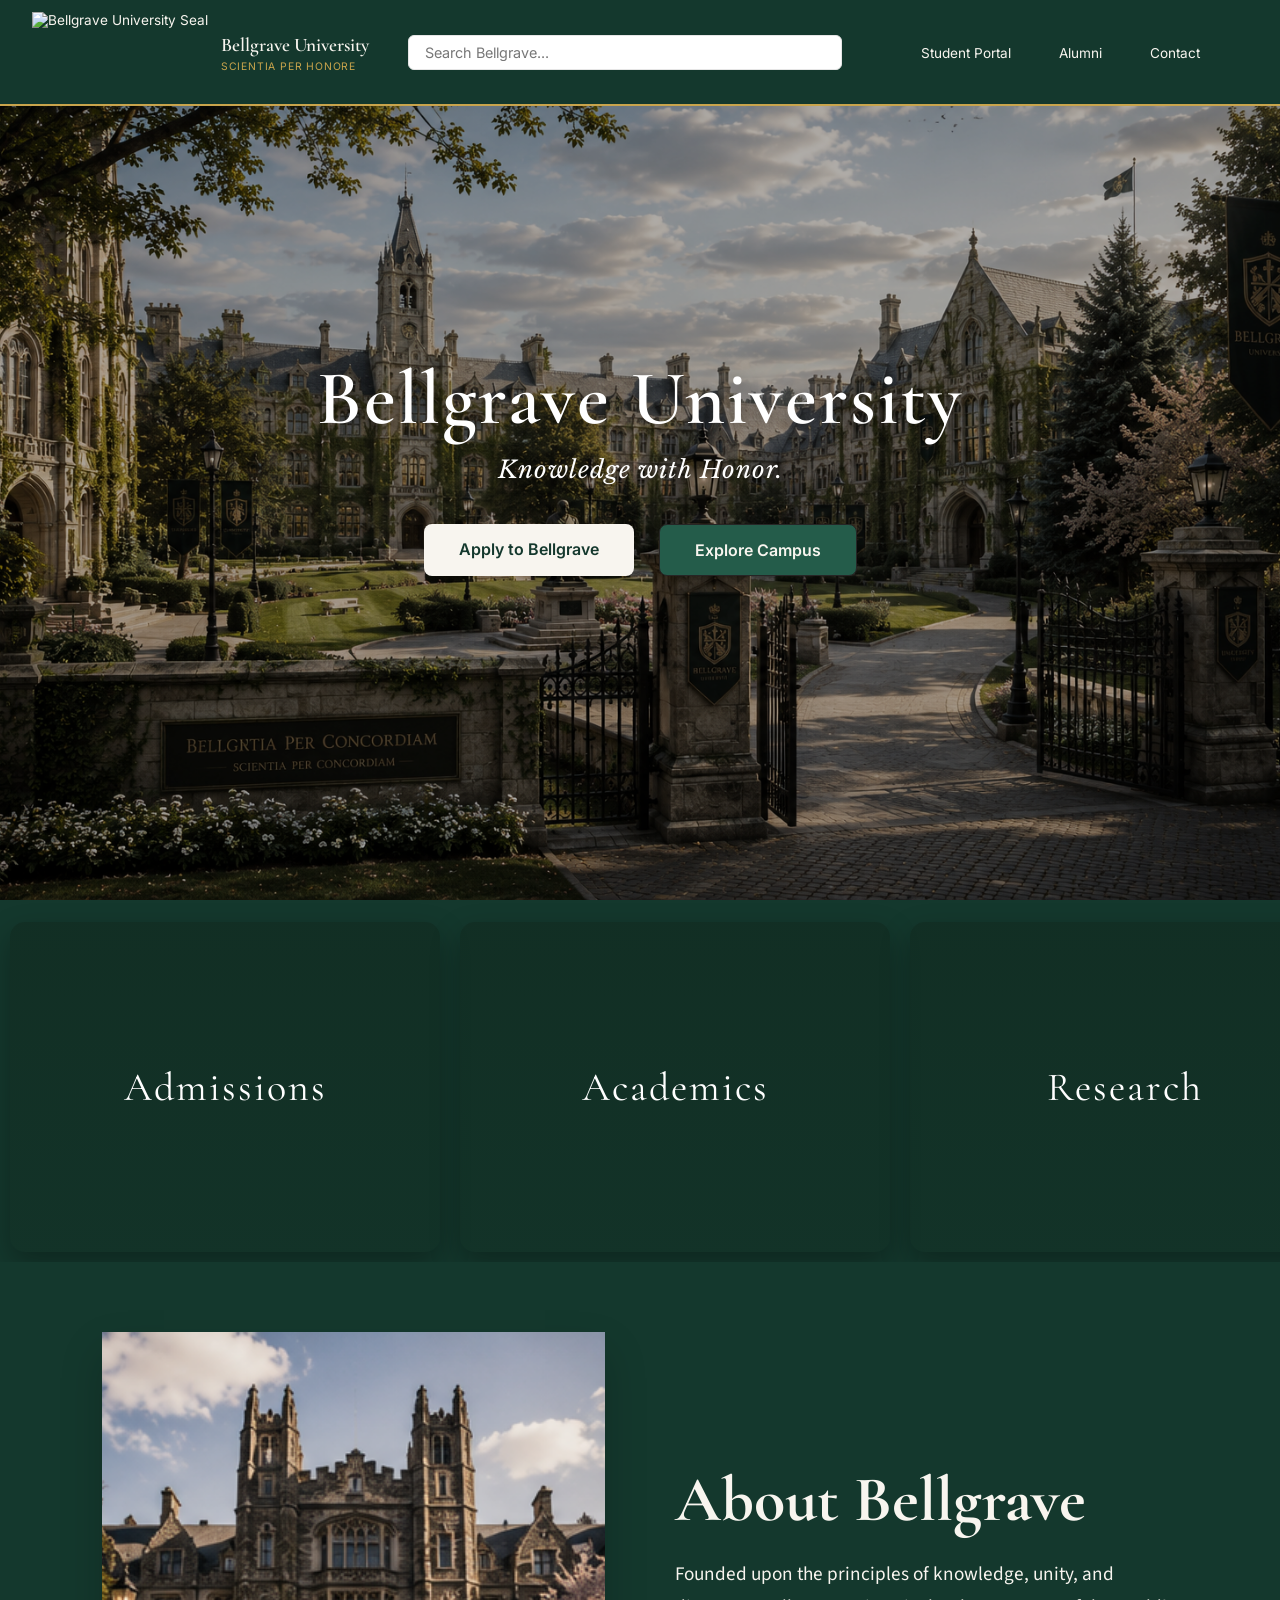
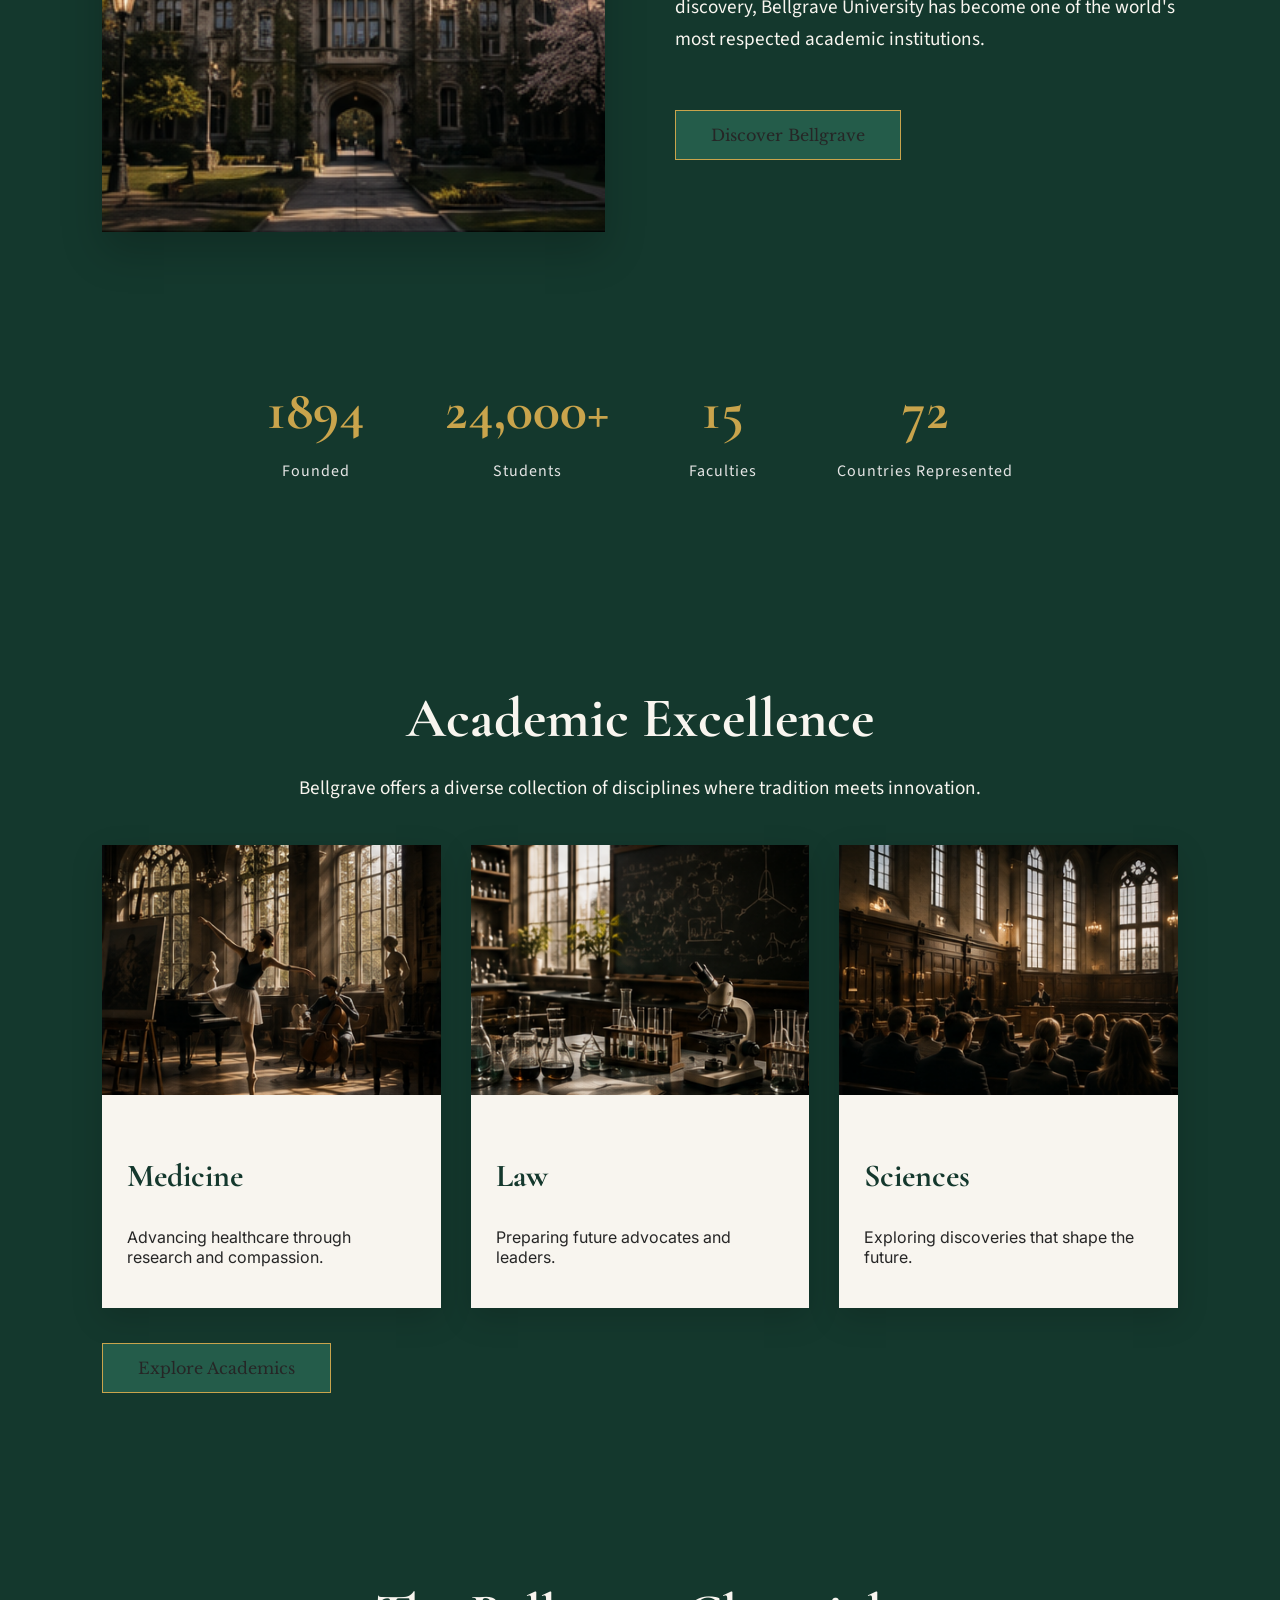
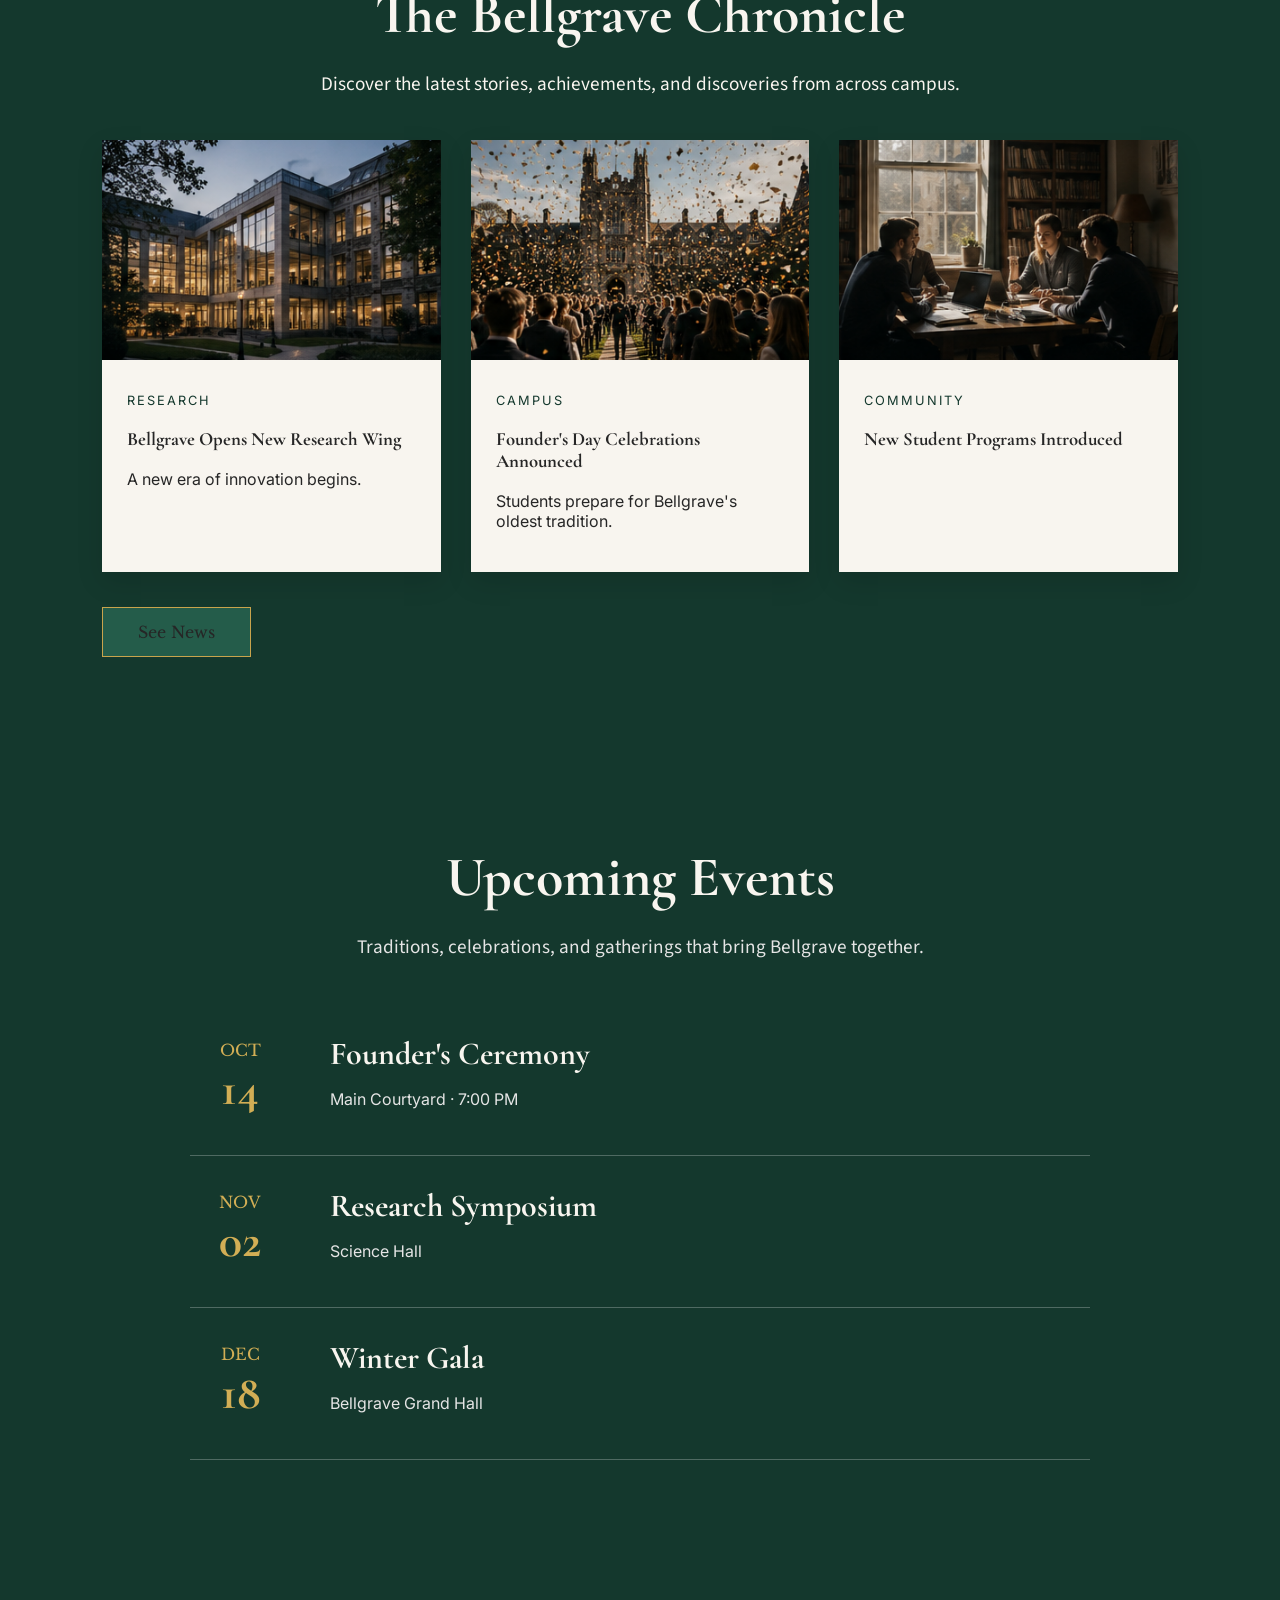
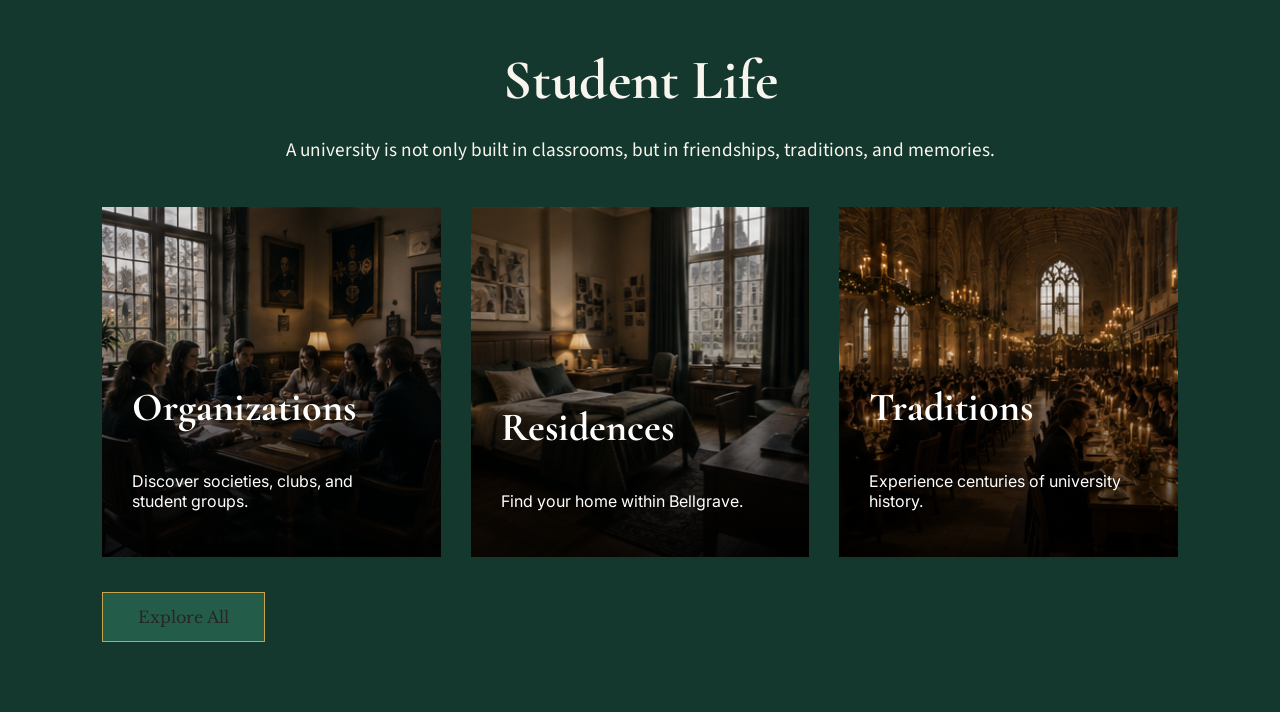
==== index.html @ 35006045 "First Bellgrave website version" ====
<!doctype html>
<html lang="en">
  <head>
    <meta charset="UTF-8" />
    <meta name="viewport" content="width=device-width, initial-scale=1.0" />
    <link rel="preconnect" href="https://fonts.googleapis.com">
<link rel="preconnect" href="https://fonts.gstatic.com" crossorigin>
<link href="https://fonts.googleapis.com/css2?family=Cormorant+Garamond:ital,wght@0,300..700;1,300..700&display=swap" rel="stylesheet">
<link rel="preconnect" href="https://fonts.googleapis.com">
<link rel="preconnect" href="https://fonts.gstatic.com" crossorigin>
<link href="https://fonts.googleapis.com/css2?family=Cormorant+Garamond:ital,wght@0,300..700;1,300..700&family=Libre+Baskerville:ital,wght@0,400..700;1,400..700&display=swap" rel="stylesheet">
<link rel="preconnect" href="https://fonts.googleapis.com">
<link rel="preconnect" href="https://fonts.gstatic.com" crossorigin>
<link href="https://fonts.googleapis.com/css2?family=Cormorant+Garamond:ital,wght@0,300..700;1,300..700&family=Inter:ital,opsz,wght@0,14..32,100..900;1,14..32,100..900&family=Libre+Baskerville:ital,wght@0,400..700;1,400..700&display=swap" rel="stylesheet">
<link rel="preconnect" href="https://fonts.googleapis.com">
<link rel="preconnect" href="https://fonts.gstatic.com" crossorigin>
<link href="https://fonts.googleapis.com/css2?family=Cormorant+Garamond:ital,wght@0,300..700;1,300..700&family=Inter:ital,opsz,wght@0,14..32,100..900;1,14..32,100..900&family=Libre+Baskerville:ital,wght@0,400..700;1,400..700&family=Source+Sans+3:ital,wght@0,200..900;1,200..900&display=swap" rel="stylesheet">
<link rel="stylesheet" href="style.css">
    <title>Bellgrave University</title>
  </head>
  <body>
        <!-- ================= HEADER ================= -->
    <header>
          <!-- Utility Bar -->
    <section class="utility-bar">
    <!-- University Crest -->
    <div class="utility-logo">
        <a href="index.html">
            <img src="images/bellgrave-seal.png" alt="Bellgrave University Seal">
                    <div class="logo-text">
            <span class="logo-name">
                Bellgrave University
            </span>
            <span class="logo-motto">
                Scientia Per Honore
            </span>
        </div>
        </a>
    </div>
    <div class="utility-search">
      <input type="text" placeholder="Search Bellgrave..." />
      </div>
      <ul>
        <li><a href="#">Student Portal</a></li>
        <li><a href="#">Alumni</a></li>
        <li><a href="#">Contact</a></li>
      </ul>
    </section>
      <!-- Hero -->
    <section class="hero">
      <div class="hero-overlay">
        <h1 class="hero-title">
          Bellgrave University
        </h1>
        <p class="hero-motto">
          Knowledge with Honor.
        </p>
        <div class="hero-buttons">
          <a href="apply.html" class="button-primary">
            Apply to Bellgrave
          </a>
          <a href="campus.html" class="button-secondary">
            Explore Campus
          </a>
        </div>
      </div>
      </section>
<!-- Navigation -->
<nav class="main-nav">
  <div class="nav-scroll">
    <ul>
      <li>
        <a href="admissions.html" class="nav-card admissions">
          <span>Admissions</span>
        </a>
      </li>
      <li>
        <a href="academics.html" class="nav-card academics">
          <span>Academics</span>
        </a>
      </li>
      <li>
        <a href="research.html" class="nav-card research">
          <span>Research</span>
        </a>
      </li>
      <li>
        <a href="student-life.html" class="nav-card student-life">
          <span>Student Life</span>
        </a>
      </li>
      <li>
        <a href="athletics.html" class="nav-card athletics">
          <span>Athletics</span>
        </a>
      </li>
      <li>
        <a href="news.html" class="nav-card news">
          <span>News</span>
        </a>
      </li>
    </ul>
  </div>
</nav>
    </header>
        <!-- ================= MAIN ================= -->
<main>
<section class="homepage-section about">
  <div class="about-image">
    <img src="images/bellgrave-hall.png" alt="Bellgrave University">
  </div>
  <div class="about-content">
    <h2>About Bellgrave</h2>
    <p>
      Founded upon the principles of knowledge,
      unity, and discovery, Bellgrave University
      has become one of the world's most respected
      academic institutions.
    </p>
    <a href="about.html" class="section-button">
      Discover Bellgrave
    </a>
  </div>
</section>
<section class="homepage-section statistics">
  <div class="stat">
    <h3>1894</h3>
    <p>Founded</p>
  </div>
  <div class="stat">
    <h3>24,000+</h3>
    <p>Students</p>
  </div>
  <div class="stat">
    <h3>15</h3>
    <p>Faculties</p>
  </div>
  <div class="stat">
    <h3>72</h3>
    <p>Countries Represented</p>
  </div>
</section>
<section class="homepage-section academics-preview">
    <div class="section-header">
        <h2>Academic Excellence</h2>
        <p>
            Bellgrave offers a diverse collection of disciplines
            where tradition meets innovation.
        </p>
    </div>
    <div class="academic-grid">
        <article class="academic-card">
            <img src="images/arts.png">
            <div>
                <h3>Medicine</h3>
                <p>
                    Advancing healthcare through research
                    and compassion.
                </p>
            </div>
        </article>
        <article class="academic-card">
            <img src="images/sciences.png">
            <div>
                <h3>Law</h3>
                <p>
                    Preparing future advocates and leaders.
                </p>
            </div>
        </article>
        <article class="academic-card">
            <img src="images/socials.png">
            <div>
                <h3>Sciences</h3>
                <p>
                    Exploring discoveries that shape the future.
                </p>
            </div>
        </article>
    </div>
    <a href="academics.html" class="section-button">
        Explore Academics
    </a>
</section>
<section class="homepage-section news-section">
    <div class="section-header">
        <h2>
            The Bellgrave Chronicle
        </h2>
        <p>
            Discover the latest stories, achievements,
            and discoveries from across campus.
        </p>
    </div>
    <div class="news-grid">
        <article class="news-card">
            <img src="images/news1.png">
            <div class="news-content">
                <span>Research</span>
                <h3>
                    Bellgrave Opens New Research Wing
                </h3>
                <p>
                    A new era of innovation begins.
                </p>
            </div>
        </article>
        <article class="news-card">
            <img src="images/news2.png">
            <div class="news-content">
                <span>Campus</span>
                <h3>
                    Founder's Day Celebrations Announced
                </h3>
                <p>
                    Students prepare for Bellgrave's oldest tradition.
                </p>
            </div>
        </article>
        <article class="news-card">
            <img src="images/news3.png">
            <div class="news-content">
                <span>Community</span>
                <h3>
                    New Student Programs Introduced
                </h3>
            </div>
        </article>
    </div>
    <a href="news.html" class="section-button">
      See News
    </a>
</section>
<section class="homepage-section events">
    <div class="section-header">
        <h2>
            Upcoming Events
        </h2>
        <p>
            Traditions, celebrations, and gatherings
            that bring Bellgrave together.
        </p>
    </div>
    <div class="event-list">
        <article class="event">
            <time>
                OCT<br>
                <strong>14</strong>
            </time>
            <div>
                <h3>
                    Founder's Ceremony
                </h3>
                <p>
                    Main Courtyard · 7:00 PM
                </p>
            </div>
        </article>
        <article class="event">
            <time>
                NOV<br>
                <strong>02</strong>
            </time>
            <div>
                <h3>
                    Research Symposium
                </h3>
                <p>
                    Science Hall
                </p>
            </div>
        </article>
        <article class="event">
            <time>
                DEC<br>
                <strong>18</strong>
            </time>
            <div>
                <h3>
                    Winter Gala
                </h3>
                <p>
                    Bellgrave Grand Hall
                </p>
            </div>
        </article>
    </div>
</section>
<section class="homepage-section student-life-section">
<div class="section-header">
    <h2>
        Student Life
    </h2>
    <p>
        A university is not only built in classrooms,
        but in friendships, traditions, and memories.
    </p>
</div>
<div class="life-grid">
<div class="life-card">
    <img src="images/clubs.png">
    <div>
        <h3>
            Organizations
        </h3>
        <p>
            Discover societies, clubs, and student groups.
        </p>
    </div>
</div>
<div class="life-card">
    <img src="images/residence.png">
    <div>
        <h3>
            Residences
        </h3>
        <p>
            Find your home within Bellgrave.
        </p>
    </div>
</div>
<div class="life-card">
    <img src="images/traditions.png">
    <div>
        <h3>
            Traditions
        </h3>
        <p>
            Experience centuries of university history.
        </p>
    </div>
</div>
</div>
    <a href="student-life.html" class="section-button">
      Explore All
    </a>
</section>    
</main>
        <!-- ================= FOOTER ================= -->

    <footer></footer>
  </body>
</html>
---- style.css ----
/* ==========================================
   BELLGRAVE DESIGN SYSTEM
========================================== */
:root {
    /* University Colors */
    --bellgrave-green: #14382D;
    --bellgrave-green-light: #245C4A;
    --bellgrave-gold: #C9A44C;
    --bellgrave-ivory: #F8F5EF;
    --bellgrave-charcoal: #262626;
    --bellgrave-light-gray: #E5E5E5;

        /* Typography */
    --heading-font: "Cormorant Garamond", serif;
    --body-font: "Inter", sans-serif;
}
/* ==========================================
   GLOBAL STYLES
========================================== */
body {
    font-family: var(--body-font);
    color: var(--bellgrave-charcoal);
    background-color: var(--bellgrave-green);
    margin: 0;
}
h1, h2, h3, h4, h5, h6 {
    font-family: var(--heading-font);
}

/* ==========================================
                 HEADER
========================================== */
/*  Utility Logo */
.utility-logo img {
    height: 5rem;
    width: auto;
}
.utility-logo a {
    display:flex;
    align-items: center;
    gap: 0.8rem;
    text-decoration: none;
}
.logo-text {
    display: flex;
    flex-direction: column;
}
.logo-name {
    font-family: var(--heading-font);
    font-size: 1.2rem;
    color: var(--bellgrave-ivory);
    font-weight: 600;
    line-height: 1.5;
}
.logo-motto {
    font-family: var(--body-font);
    font-size: 0.65rem;
    color: var(--bellgrave-gold);
    letter-spacing: 0.05rem;
    text-transform: uppercase;
}
/* Utility Bar */
.utility-bar {
    /* Layout */
    display: flex;
    gap: 2rem;
    align-items: center;
    /* Size & spacing */
    padding: 0.75rem 2rem;
    /* Appearance */
    background-color: var(--bellgrave-green);
    border-bottom: 2px solid var(--bellgrave-gold);;
}
.utility-search {
    flex: 1;
    display: flex;
    justify-content: center;
}
/* Utility Navigation */
.utility-bar ul {
    /* Layout */
    display: flex;
    gap: 3rem;
   /* Appearance */
   list-style: none;
   padding-right: 3rem;
}
/* Utility Navigation Links */
.utility-bar a {
    color: var(--bellgrave-ivory);
    text-decoration: none;
    font-size: 0.85rem;
    transition: color 0.3s ease;
}
.utility-bar a:hover {
    color: var(--bellgrave-gold);
    text-shadow: 0 0 8px rgba(201, 164, 76, 0.5);
}
/* Search Box */
.utility-bar input {
    width: 25rem;
    padding: 0.5rem 1rem;
    border: 1px solid var(--bellgrave-light-gray);
    border-radius: 6px;
    font-family: var(--body-font);
    font-size: 0.9rem;
}
.utility-bar input:focus {
    outline: none;
    border-color: var(--bellgrave-gold);
    box-shadow: 0 0 0 3px rgba(201, 164, 76, 0.25);
}
.utility-bar input::placeholder {
    color: #777;
}

/* ==========================================
                 HERO
========================================== */
/* Background */
.hero {
    min-height: 84vh;
    display: flex;
    justify-content: center;
    align-items: center;
    margin-bottom: 0px;
}
.hero::before {
  content: "";
  position: absolute;
  inset: 0;
  background-image: url("images/Bellgrave-background.png");
  background-size: cover;
  background-position: center;
  filter: brightness(70%);
  z-index: -1;
}
/* Ttle + Motto */
.hero-title {
    margin: 0;
}
/* DARK/BLUR OVERLAY + CONTENT CONTAINER */
.hero-overlay {
  text-align: center;
  color: white;
  display: flex;
  flex-direction: column;
  align-items: center;
  margin-top: -40px; /* moves everything slightly upward */
}
/* TITLE */
.hero-title {
  font-family: var(--heading-font);
  font-size: clamp(3rem, 6vw, 5.5rem);
  font-weight: 600;
  letter-spacing: 2px;
  margin: 0;
}
/* MOTTO */
.hero-motto {
  font-family: "Libre Baskerville", serif;
  font-size: clamp(1rem, 2vw, 1.5rem);
  font-style: italic;
  margin-top: 10px;
  margin-bottom: 40px;
  letter-spacing: 1px;
}
/* BUTTON CONTAINER */
.hero-buttons {
  display: flex;
  gap: 25px;
  justify-content: center;
}
/* BOTH BUTTONS */
.hero-buttons a {
  padding: 15px 35px;
  border-radius: 8px;
  font-family: "Inter", sans-serif;
  font-size: 1rem;
  font-weight: 600;
  text-decoration: none;
  transition: 0.3s ease;
}
/* PRIMARY BUTTON */
.button-primary {
  background-color: var(--bellgrave-ivory);
  color: var(--bellgrave-green);
}
/* SECONDARY BUTTON */
.button-secondary {
  background-color: var(--bellgrave-green-light);
  color: var(--bellgrave-ivory);
  border: 1px solid var(--bellgrave-charcoal);
}
/* HOVER EFFECT */
.hero-buttons a:hover {
  transform: translateY(-5px);
}
.hero-title,
.hero-motto {
  text-shadow: 0 3px 15px rgba(0,0,0,0.5);
}

/* Scrollbar */
::-webkit-scrollbar {
    width: 8px;
}
::-webkit-scrollbar-track {
    background: var(--bellgrave-green-light);
}
::-webkit-scrollbar-track:hover {
    background: var(--bellgrave-green);
}
::-webkit-scrollbar-thumb {
    background: var(--bellgrave-green);
    border-radius: 100px;
}
::-webkit-scrollbar-thumb:hover {
    background: var(--bellgrave-green-light);
}

/* Navigation section */
.main-nav {
    width:100%;
    position:relative;
    margin-top: 0px;
    z-index:5;
    overflow:hidden;
    height: 25rem;
}
.nav-scroll {
    width:100%;
    height: 25rem;
    overflow-x:auto;
    overflow-y:hidden;
    padding:60px 10px 10px;
    box-sizing:border-box;
}
.nav-scroll ul {
    display:flex;
    gap: 20px;
    list-style:none;
    padding:0;
    margin:0;
    width:max-content;
}
.nav-scroll li {
    flex-shrink:0;
}
.nav-card {
    width:430px;
    height:330px;
    display:flex;
    justify-content:center;
    align-items:center;
    position:relative;
    overflow:hidden;
    border-radius:15px;
    text-decoration:none;
    color:white;
    background-size:cover;
    background-position:center;
    box-shadow:0 12px 30px rgba(0,0,0,0.3);
    transition:transform .3s ease;
}
.nav-card:hover {
    transform:translateY(-8px);
}
.nav-card::before {
    content:"";
    position:absolute;
    inset:0;
    background:
    linear-gradient(
        rgba(15,35,25,0.45),
        rgba(15,35,25,0.25)
    );
}
.nav-card span {
    position:relative;
    z-index:2;
    font-family:"Cormorant Garamond", serif;
    font-size:2.5rem;
    letter-spacing:2px;
}
.nav-scroll::-webkit-scrollbar {
    height:0px;
}
.admissions {
    background-image:url("images/admissions.png");
}
.academics {
    background-image:url("images/academics.png");
}
.research {
    background-image:url("images/research.png");
}
.student-life {
    background-image:url("images/student-life.png");
}
.athletics {
    background-image:url("images/athletics.png");
}
.news {
    background-image:url("images/news.png");
}

/* ==========================================
         GENERAL HOMEPAGE STYLE
========================================== */
.homepage-section {
    width:100%;
    padding:70px 8%;
    box-sizing:border-box;
}
.section-header {
    text-align:center;
    max-width:800px;
    margin:0 auto 40px;
}
.section-header h2,
.about h2,
.campus-text h2 {
    font-family:"Cormorant Garamond", serif;
    font-size:3.5rem;
    color:var(--bellgrave-green);
    margin-bottom:20px;
}
.section-header p,
.about p,
.campus-text p {
    font-family:"Source Sans 3", sans-serif;
    font-size:1.2rem;
    line-height:1.7;
    color:var(--bellgrave-ivory);
}
.section-button {
    display:inline-block;
    margin-top:35px;
    padding:14px 35px;
    background:var(--bellgrave-green-light);
    color:var(--bellgrave-charcoal);
    text-decoration:none;
    font-family:"Libre Baskerville", serif;
    border:1px solid var(--bellgrave-gold);
    transition:.3s ease;
}
.section-button:hover {
    background:var(--bellgrave-green);
    color:var(--bellgrave-ivory);
}

/* Statistics */
.statistics {
    display:flex;
    justify-content:center;
    gap:80px;
    color:var(--bellgrave-light-gray);
}
.stat {
    text-align:center;
}
.stat h3 {
    font-family:"Cormorant Garamond", serif;
    font-size:3.5rem;
    color:var(--bellgrave-gold);
    margin:0;
}
.stat p {
    font-family:"Source Sans 3", sans-serif;
    letter-spacing:1px;
}

/* Academics */
.academics-preview h2{
    color: var(--bellgrave-ivory);
}
.academic-grid {
    display:grid;
    grid-template-columns:repeat(3,1fr);
    gap:30px;
}
.academic-card {
    background:var(--bellgrave-ivory);
    box-shadow:0 10px 30px rgba(0,0,0,.15);
}
.academic-card img {
    width:100%;
    height:250px;
    object-fit:cover;
}
.academic-card div {
    padding:25px;
}
.academic-card h3 {
    font-family:"Cormorant Garamond", serif;
    font-size:2rem;
    color:var(--bellgrave-green);
}

/* News */
.news-section h2{
    color: var(--bellgrave-ivory);
}
.news-grid {
    display:grid;
    grid-template-columns:repeat(3,1fr);
    gap:30px;
}
.news-card {
    background:var(--bellgrave-ivory);
    box-shadow:0 10px 25px rgba(0,0,0,.12);
}
.news-card img {
    width:100%;
    height:220px;
    object-fit:cover;
}
.news-content {
    padding:25px;
}
.news-content span {
    color:var(--bellgrave-green);
    text-transform:uppercase;
    font-size:.8rem;
    letter-spacing:2px;
}

/* Campus */
.campus {
    display:flex;
    align-items:center;
    gap:60px;
}
.campus-image {
    width:55%;
}
.campus-image img {
    width:100%;
    box-shadow:0 15px 40px rgba(0,0,0,.25);
}
.campus-text {
    width:45%;
}

/* About */
.about-content h2 {
    color:var(--bellgrave-ivory);
}
.about {
    display:flex;
    align-items:center;
    gap:70px;
}
.about-image {
    width:50%;
}
.about-image img {
    width:100%;
    height:500px;
    object-fit:cover;
    box-shadow:
    0 20px 40px rgba(0,0,0,.2);
}
.about-content {
    width:50%;
}
.section-label {
    color:#b08d2c;
    letter-spacing:4px;
    font-size:.9rem;
    font-family:"Libre Baskerville", serif;
}
.about-content h2 {
    font-size:4rem;
}

/* Events */
.events {
    color:var(--bellgrave-ivory);
}
.events h2 {
    color:var(--bellgrave-ivory);
}
.events p {
    color:var(--bellgrave-light-gray);
}
.event-list {
    max-width:900px;
    margin:auto;
}
.event {
    display:flex;
    align-items:center;
    gap:40px;
    padding:30px 0;
    border-bottom:
    1px solid rgba(255,255,255,.25);
}
.event time {
    width:100px;
    text-align:center;
    font-family:"Libre Baskerville", serif;
    color:#d2ae55;
    font-size:1rem;
}
.event time strong {
    font-family:"Cormorant Garamond", serif;
    font-size:3rem;
}
.event h3 {
    font-family:"Cormorant Garamond", serif;
    font-size:2rem;
    margin:0;
}

/* Student Life */
.student-life-section h2{
    color: var(--bellgrave-ivory);
}
.life-grid {
    display:grid;
    grid-template-columns:repeat(3,1fr);
    gap:30px;
}
.life-card {
    position:relative;
    height:350px;
    overflow:hidden;
}
.life-card img {
    width:100%;
    height:100%;
    object-fit:cover;
    transition:.5s ease;
}
.life-card div {
    position:absolute;
    bottom:0;
    left:0;
    right:0;
    padding:30px;
    color:white;
    background:
    linear-gradient(
    transparent,
    rgba(0,0,0,.8)
    );
}
.life-card h3 {
    font-family:"Cormorant Garamond", serif;
    font-size:2.5rem;
}
.life-card:hover img {
    transform:scale(1.08);
}

/* ==========================================
         APPLICATION PAGE
========================================== */
.application-page {
    min-height:100vh;
    background:
    linear-gradient(
        rgba(10,25,45,0.65),
        rgba(10,25,45,0.65)
    ),
    url("../images/library.jpg");
    background-size:cover;
    padding:60px 20px;
}
.application-card {
    max-width: 850px;
    margin: 50px auto;
    background: var(--bellgrave-green);
    padding: 50px;
    border: 2px solid var(--bellgrave-gold);
    border-radius: 12px;
    box-shadow: 0 15px 40px rgba(0,0,0,0.25);
    color: var(--bellgrave-green);
}
.application-card h2 {
    font-family:"Cormorant Garamond", serif;
    font-size:2rem;
    color: var(--bellgrave-gold);
    text-align:center;
    margin-bottom:40px;
}
.application-card label {
    display:block;
    font-family:"Libre Baskerville", serif;
    font-size:1rem;
    font-weight:bold;
    color:var(--bellgrave-gold);
    margin-bottom:8px;
    letter-spacing:0.5px;
}
.application-card input,
.application-card textarea {
    width:100%;
    padding:15px;
    margin-bottom:25px;
    background: var(--bellgrave-light-gray);
    border:1px solid var(--bellgrave-gold);
    border-radius:5px;
    font-family:"Libre Baskerville", serif;
    font-size:1rem;
    color:var(--bellgrave-charcoal);
    transition:0.3s ease;
}
.application-card input:focus,
.application-card textarea:focus {
    outline:none;
    border:2px solid var(--bellgrave-gold);
    box-shadow:0 0 10px rgba(176,141,44,0.4);
}
.application-card button {
    display:block;
    margin:30px auto 0;
    padding:15px 45px;
    background:var(--bellgrave-green-light);
    color:var(--bellgrave-ivory);
    border:2px solid var(--bellgrave-gold);
    border-radius:8px;
    font-family:"Libre Baskerville", serif;
    font-size:1rem;
    letter-spacing:1px;
    cursor:pointer;
    transition:0.3s ease;
}
.application-card button:hover {
    background:var(--bellgrave-green-light);
    border:2px solid var(--bellgrave-gold);
    transform:translateY(-3px);
}
textarea::placeholder {
    color:var(--bellgrave-charcoal);
    font-style:italic;
}
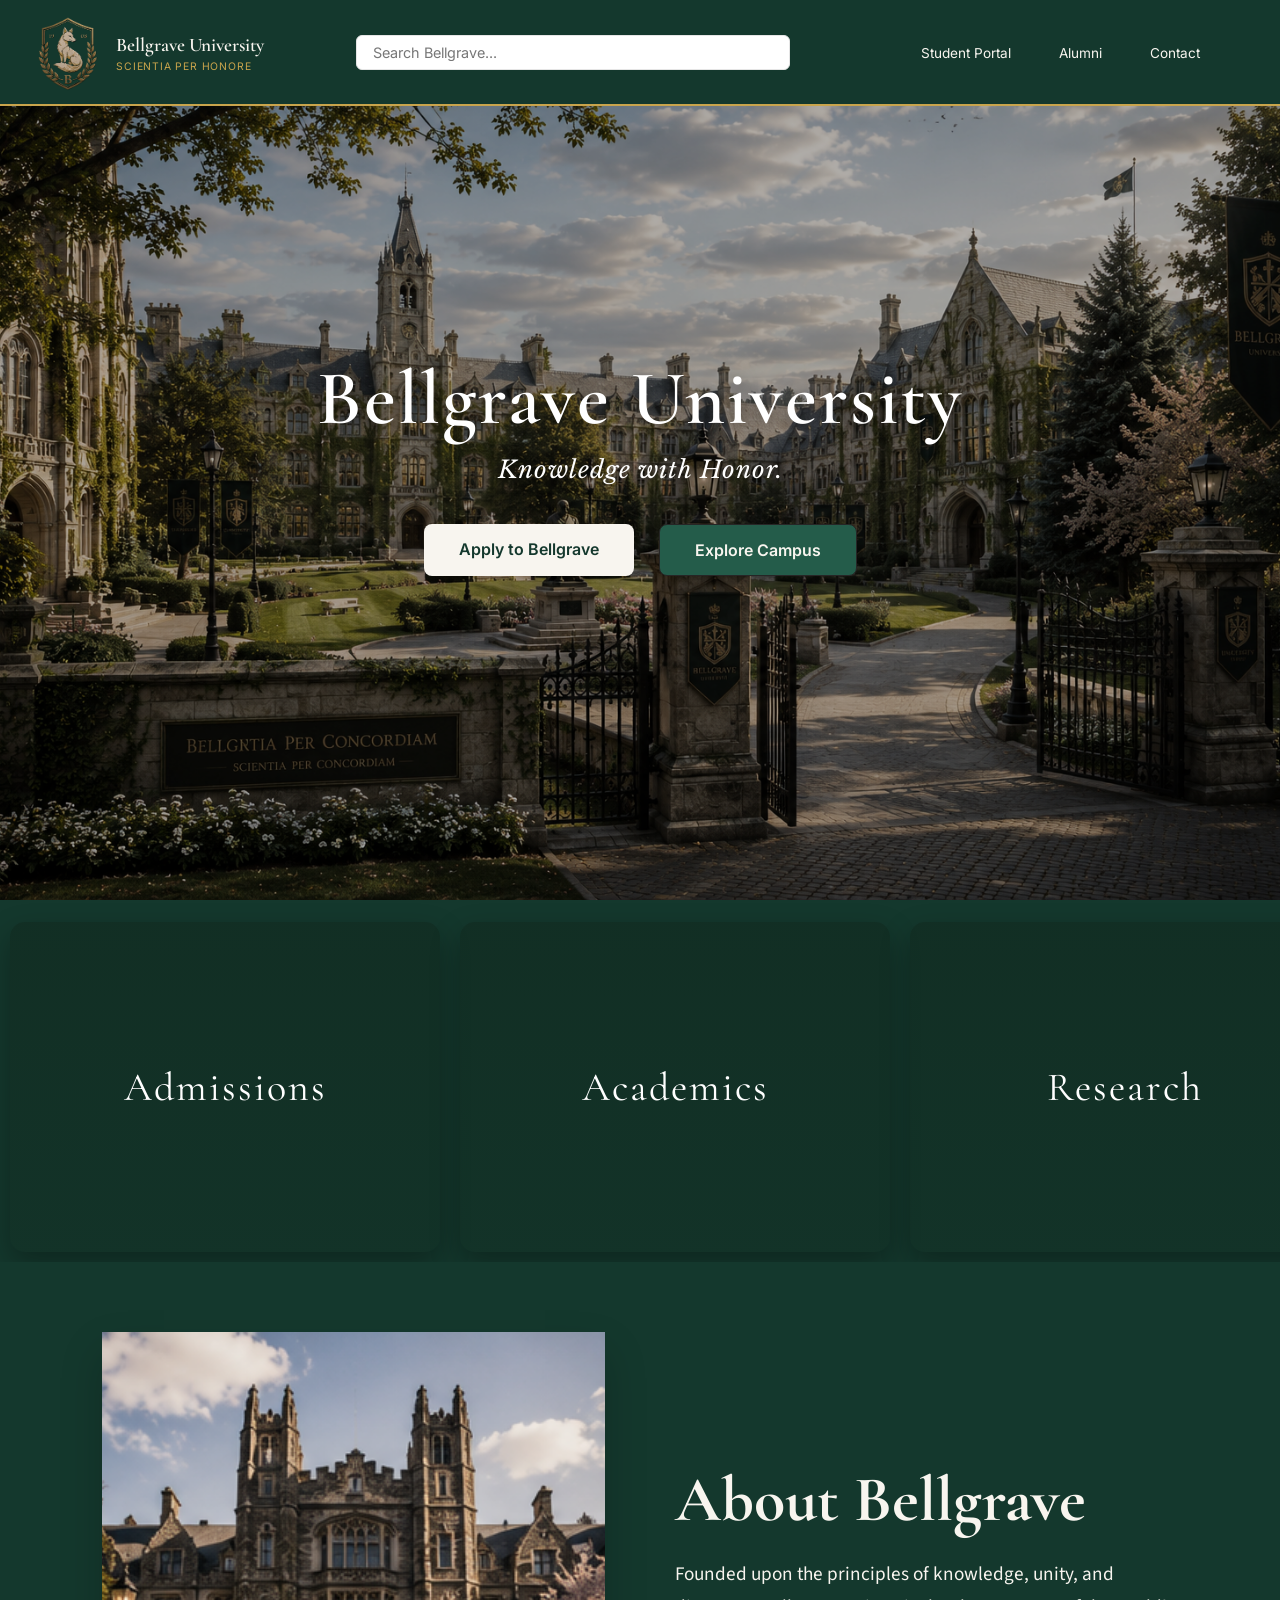
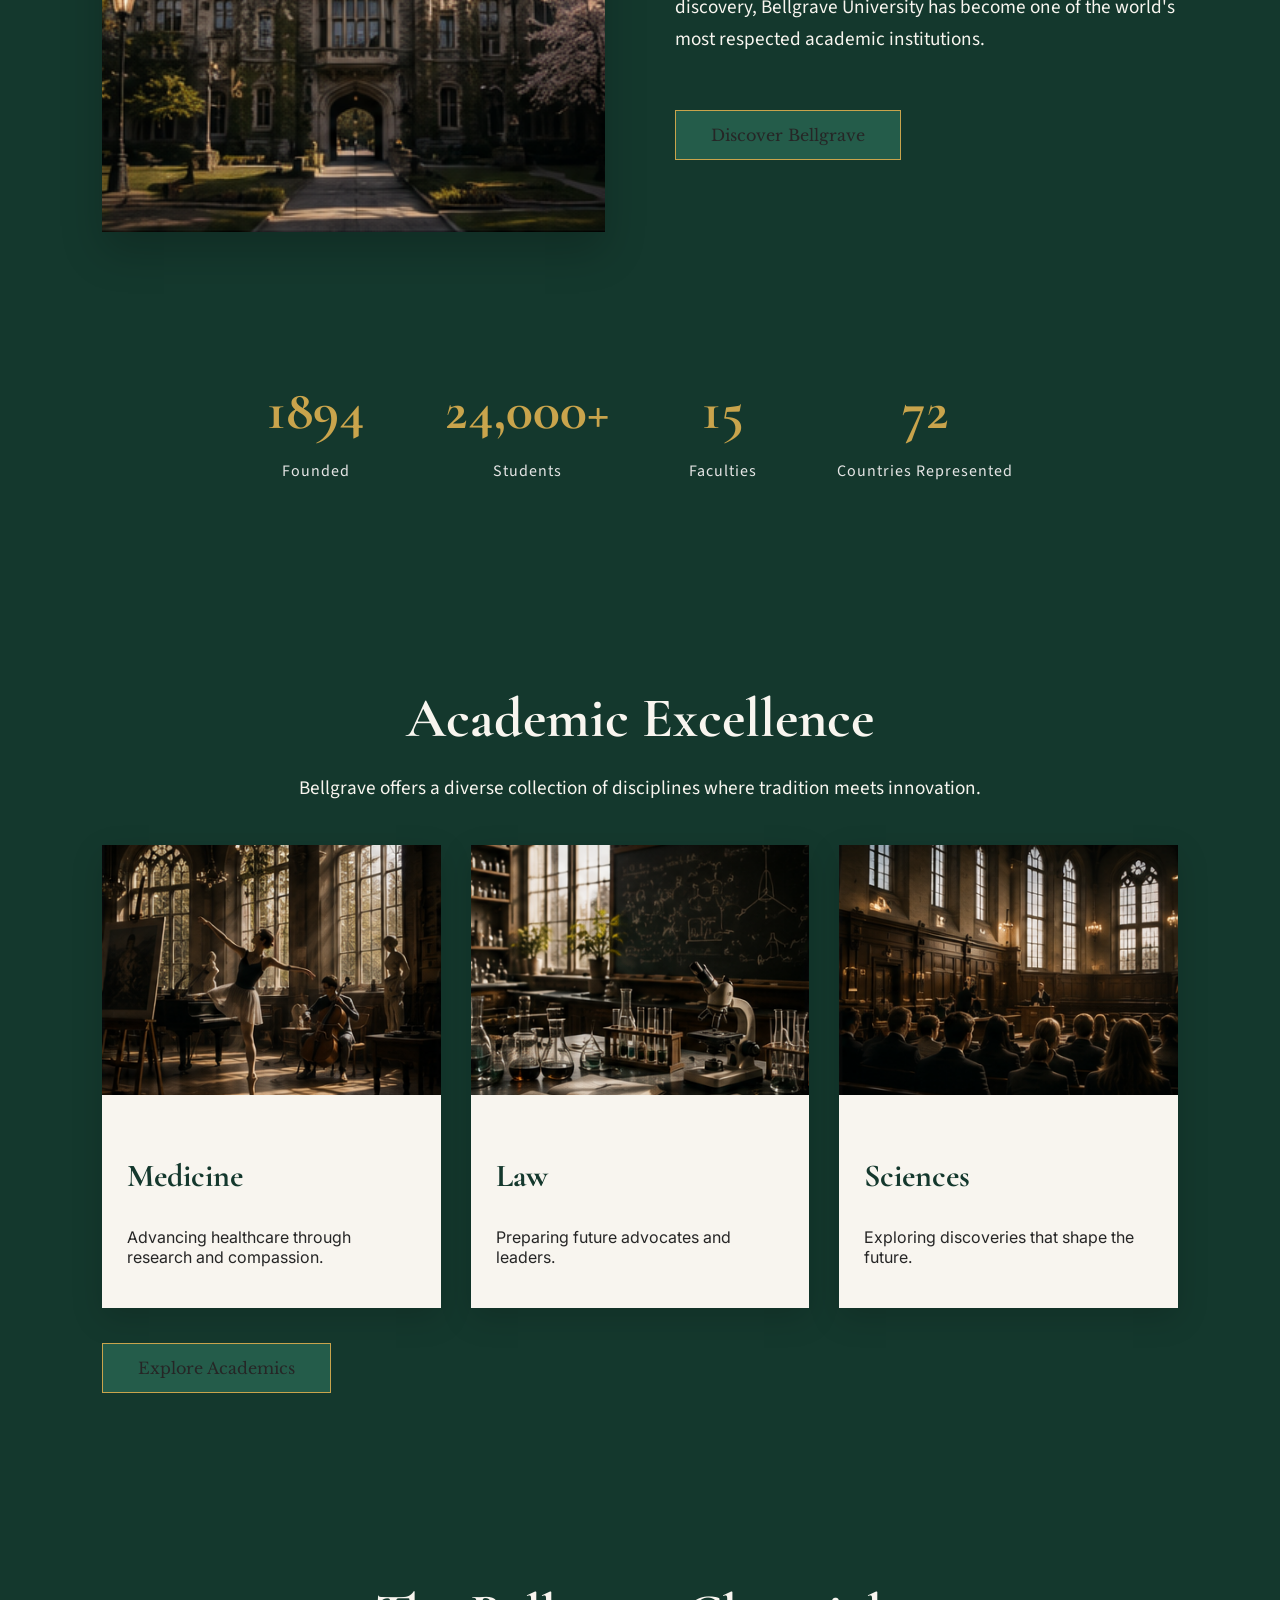
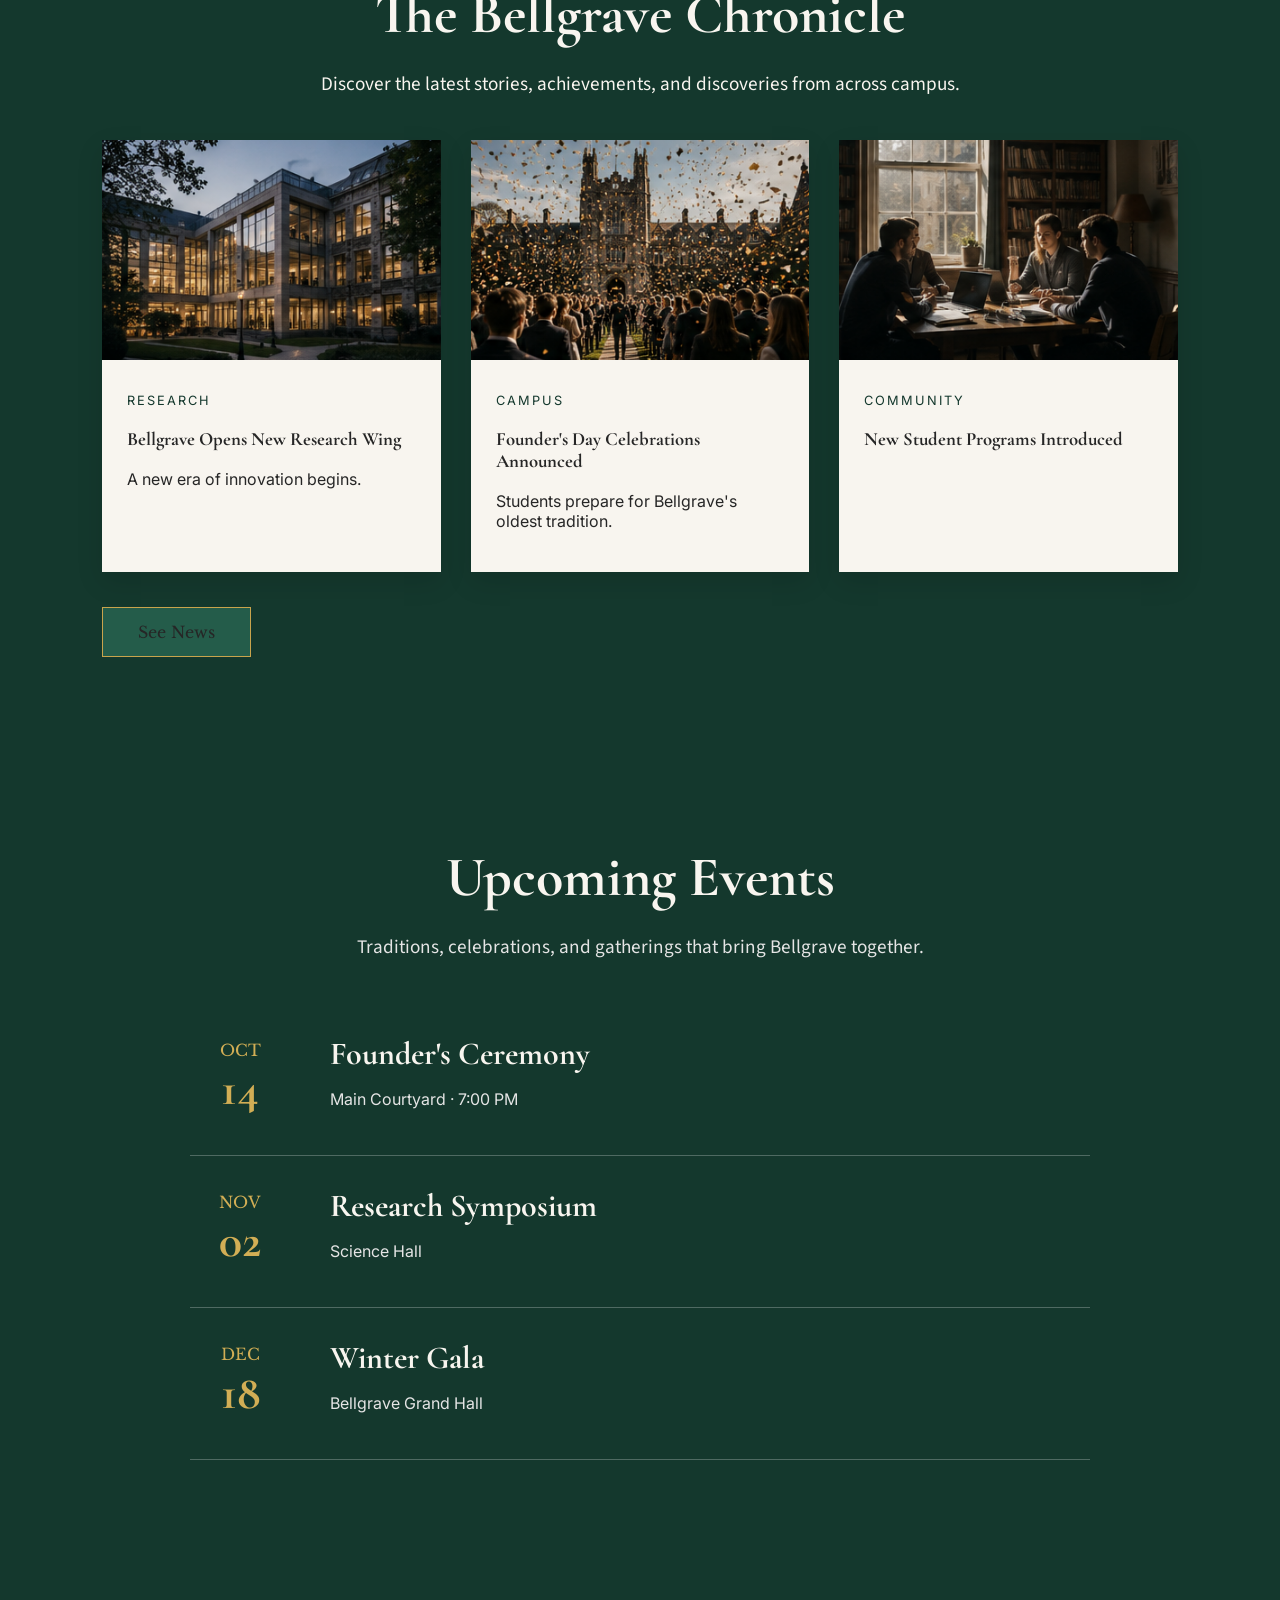
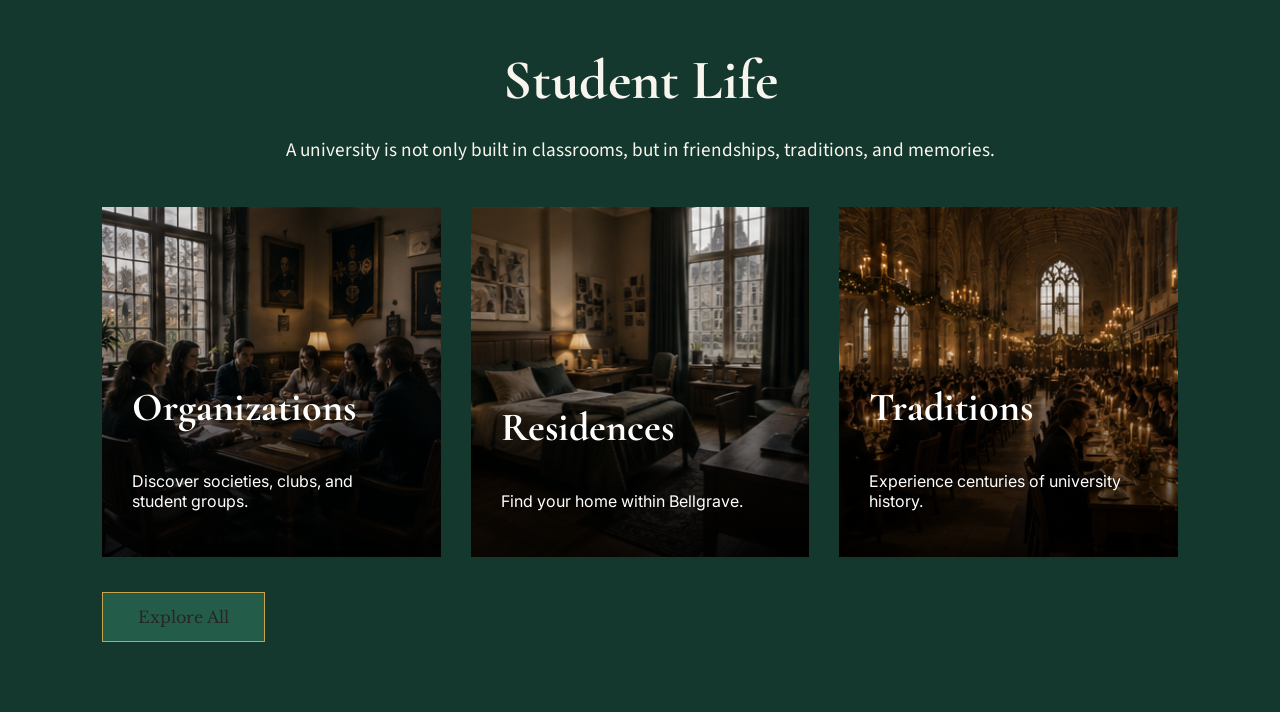
==== commit e72536f8: "Fixed seal image name" ====
--- a/index.html
+++ b/index.html
@@ -26,7 +26,7 @@
     <!-- University Crest -->
     <div class="utility-logo">
         <a href="index.html">
-            <img src="images/bellgrave-seal.png" alt="Bellgrave University Seal">
+            <img src="images/seal.png" alt="Bellgrave University Seal">
                     <div class="logo-text">
             <span class="logo-name">
                 Bellgrave University
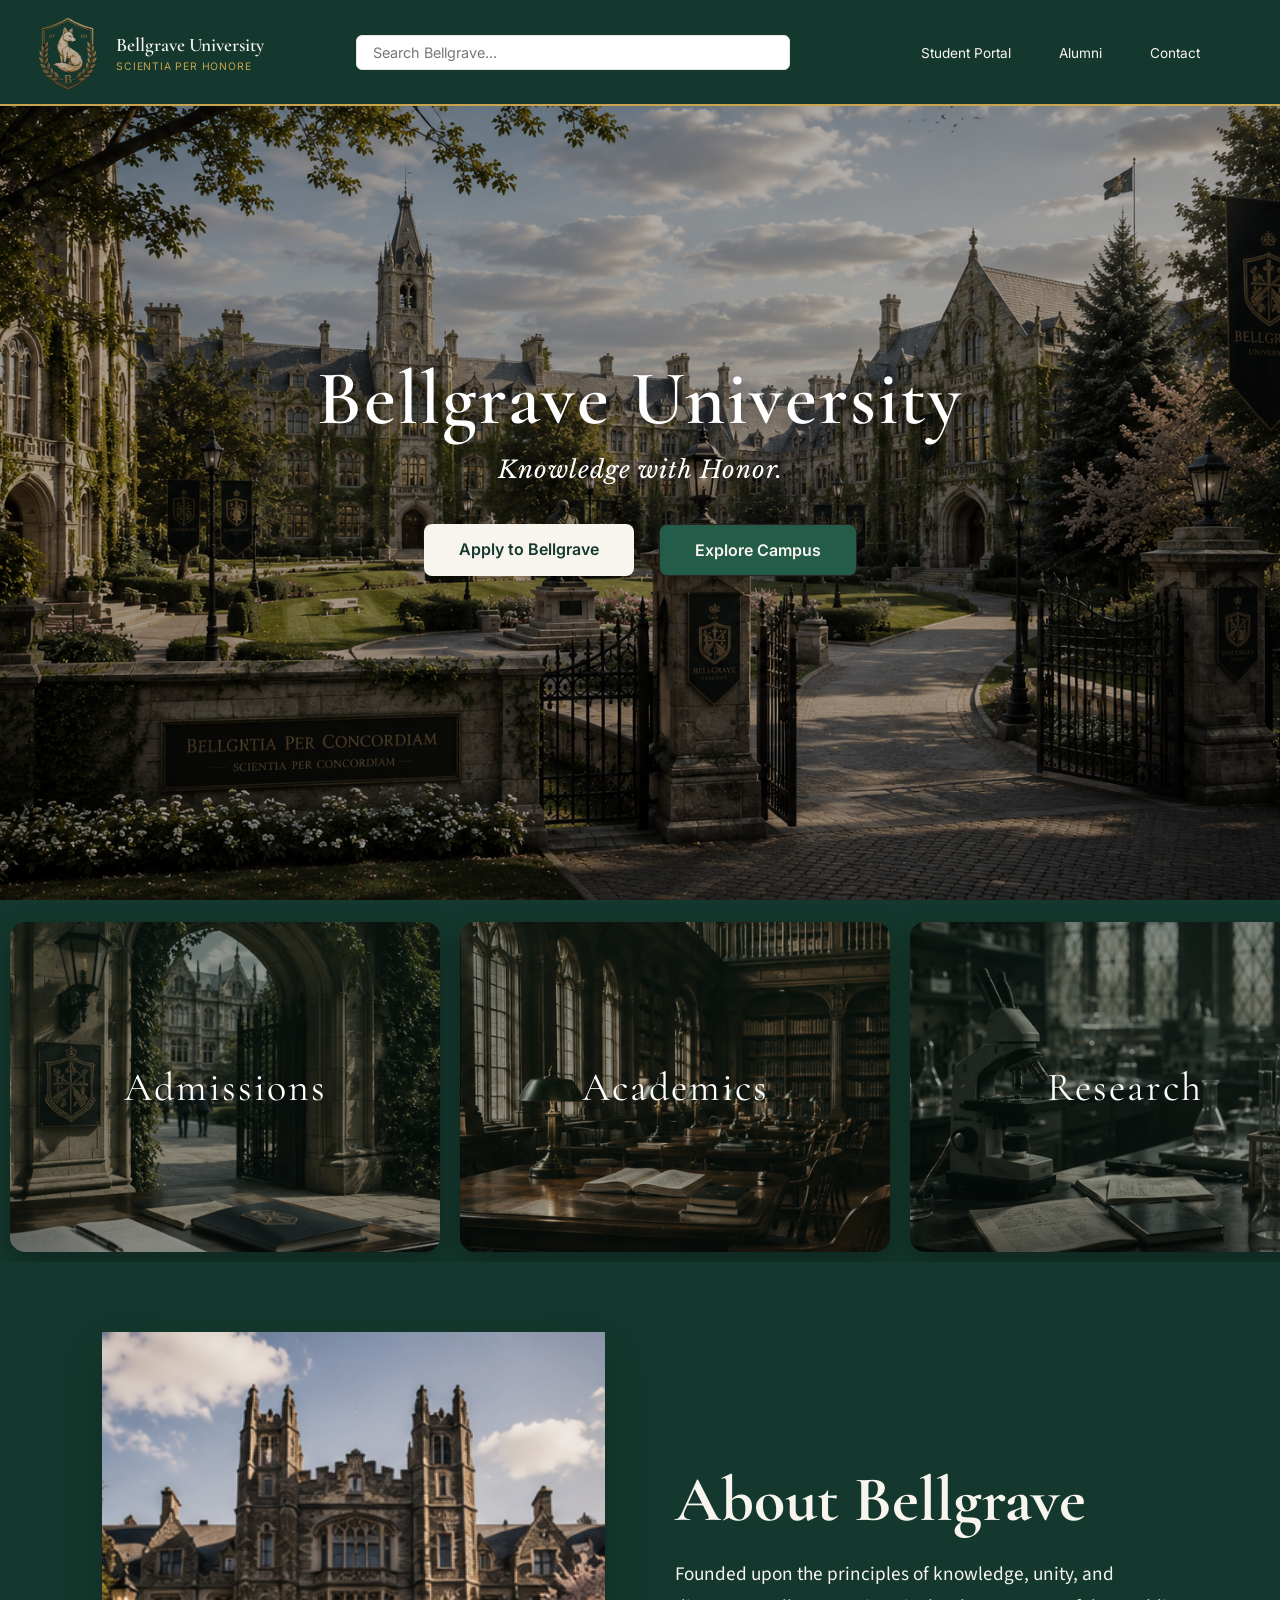
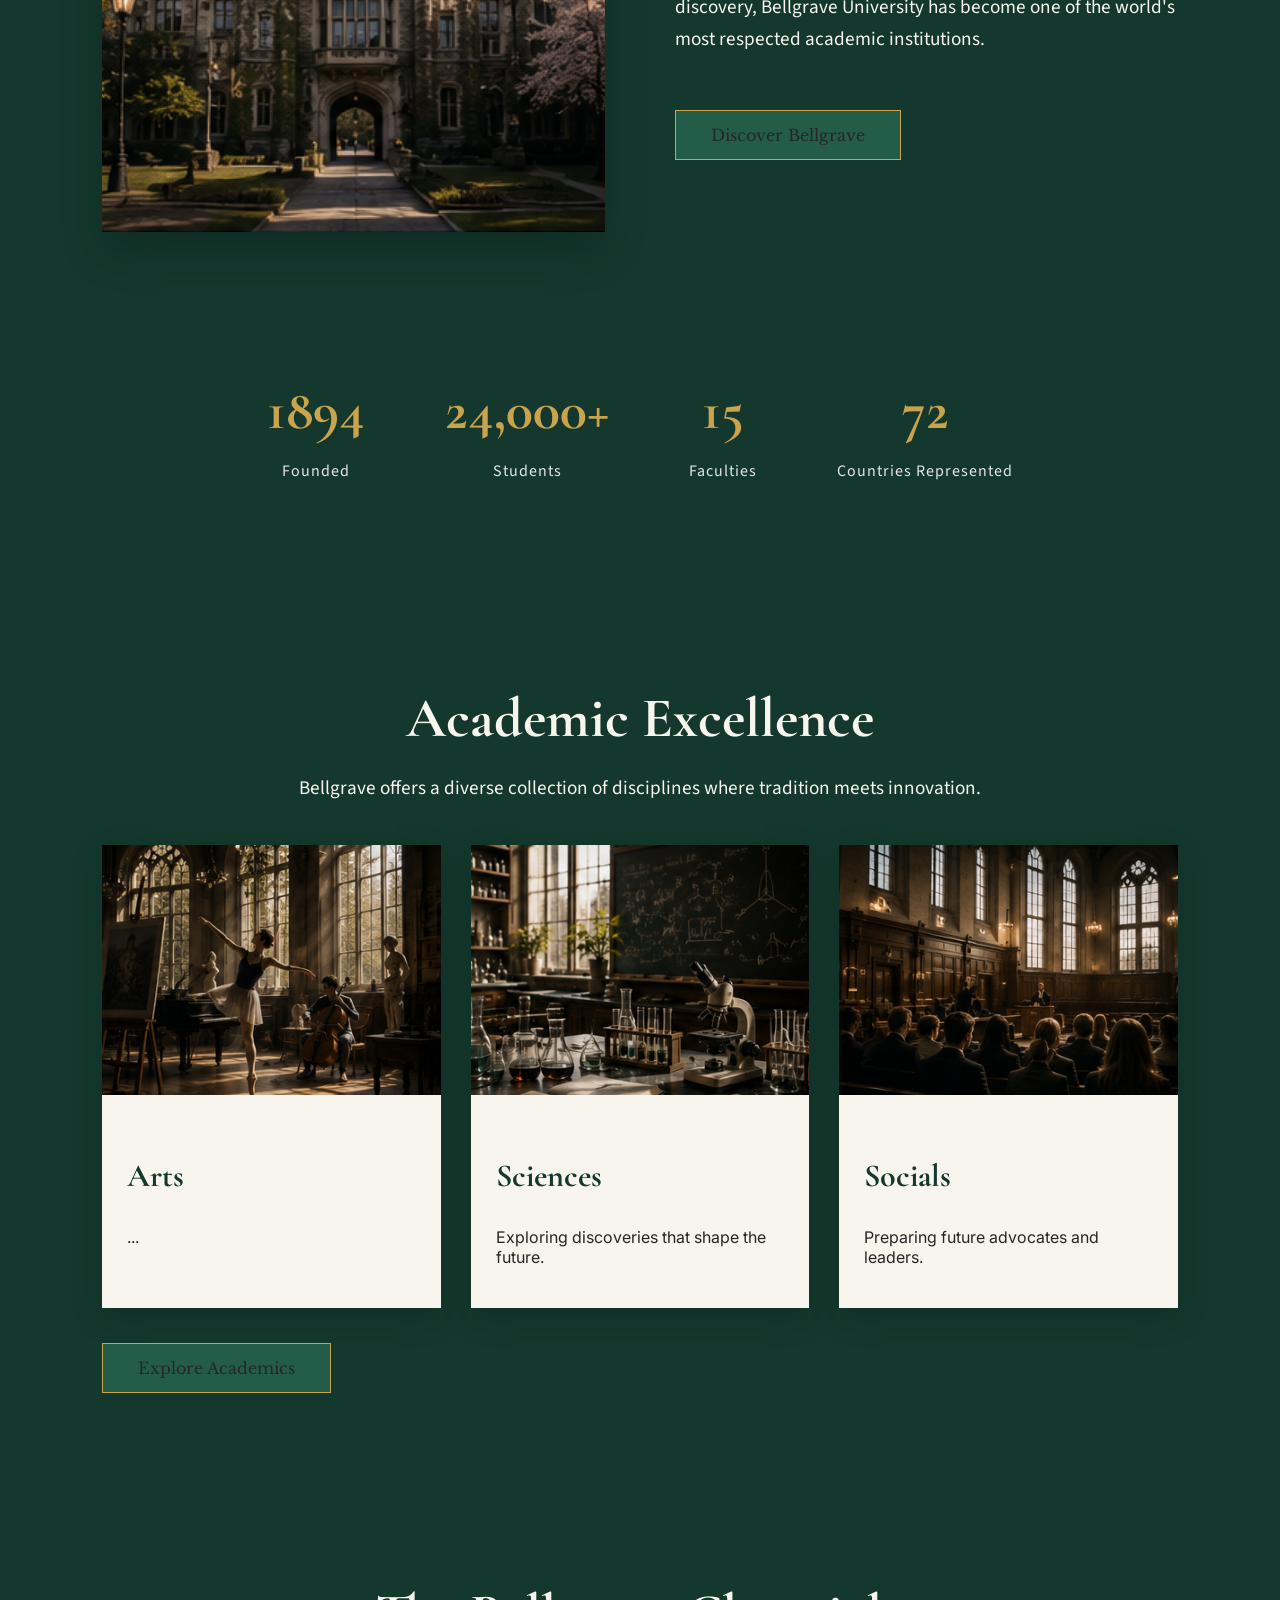
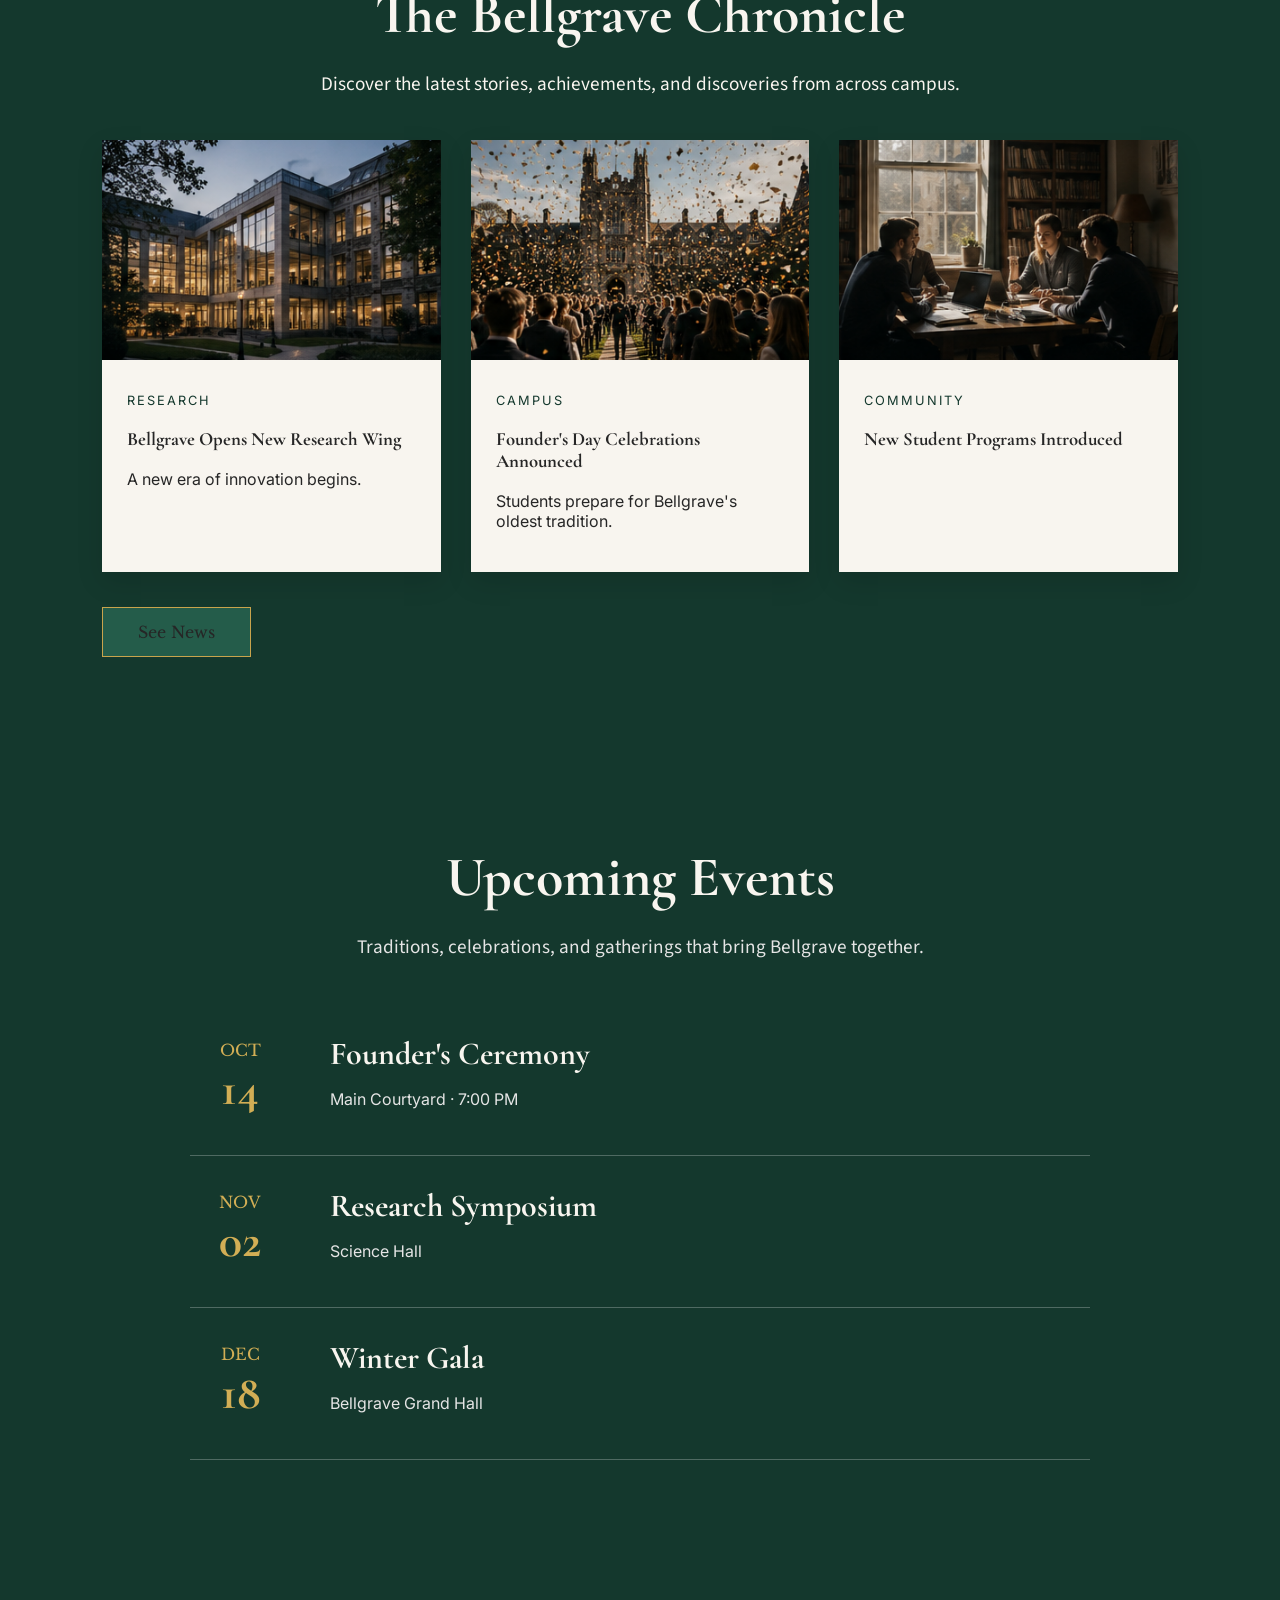
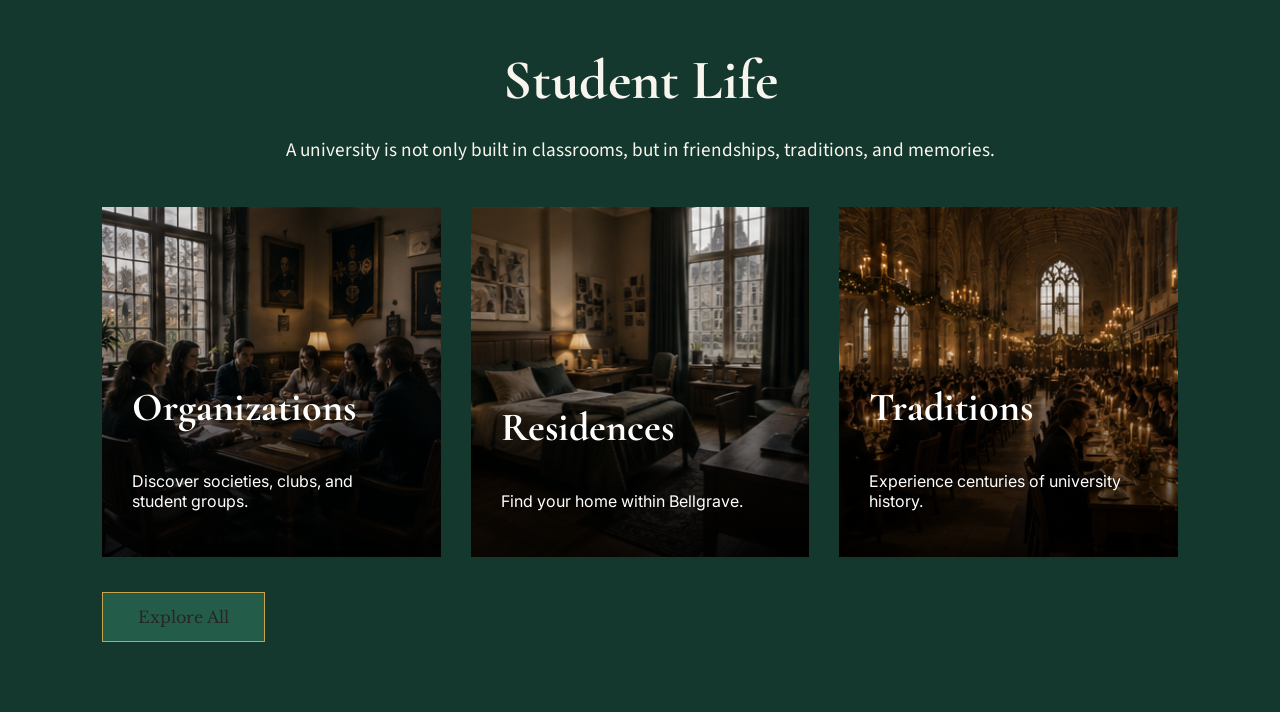
==== commit 36c0e521: "academics names" ====
--- a/index.html
+++ b/index.html
@@ -152,28 +152,27 @@
         <article class="academic-card">
             <img src="images/arts.png">
             <div>
-                <h3>Medicine</h3>
-                <p>
-                    Advancing healthcare through research
-                    and compassion.
+                <h3>Arts</h3>
+                <p>
+                    ...
                 </p>
             </div>
         </article>
         <article class="academic-card">
             <img src="images/sciences.png">
             <div>
-                <h3>Law</h3>
-                <p>
-                    Preparing future advocates and leaders.
+                <h3>Sciences</h3>
+                <p>
+                    Exploring discoveries that shape the future.
                 </p>
             </div>
         </article>
         <article class="academic-card">
             <img src="images/socials.png">
             <div>
-                <h3>Sciences</h3>
-                <p>
-                    Exploring discoveries that shape the future.
+                <h3>Socials</h3>
+                <p>
+                    Preparing future advocates and leaders.
                 </p>
             </div>
         </article>
--- a/style.css
+++ b/style.css
@@ -287,22 +287,22 @@
     height:0px;
 }
 .admissions {
-    background-image:url("images/admissions.png");
+    background-image:url("images/Admissions.png");
 }
 .academics {
-    background-image:url("images/academics.png");
+    background-image:url("images/Academics.png");
 }
 .research {
-    background-image:url("images/research.png");
+    background-image:url("images/Research.png");
 }
 .student-life {
-    background-image:url("images/student-life.png");
+    background-image:url("images/Student-Life.png");
 }
 .athletics {
-    background-image:url("images/athletics.png");
+    background-image:url("images/Athletics.png");
 }
 .news {
-    background-image:url("images/news.png");
+    background-image:url("images/News.png");
 }
 
 /* ==========================================
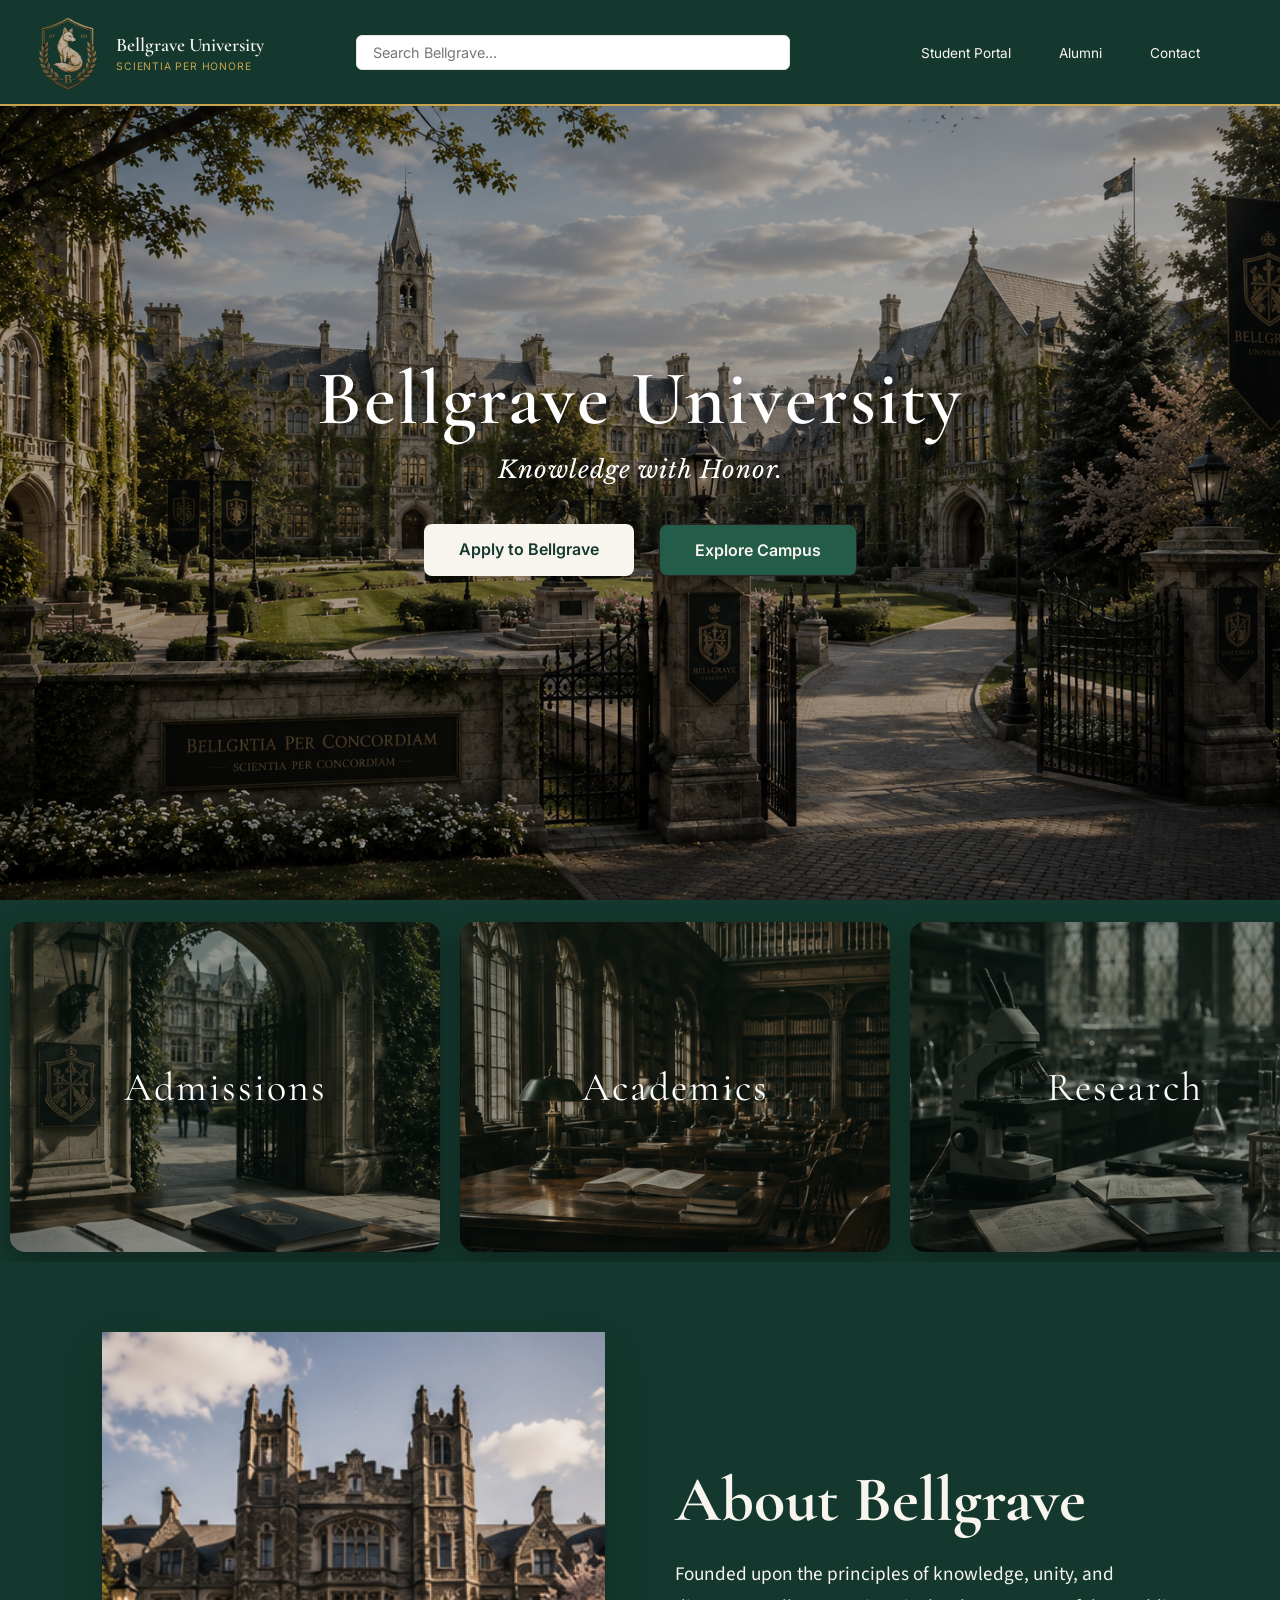
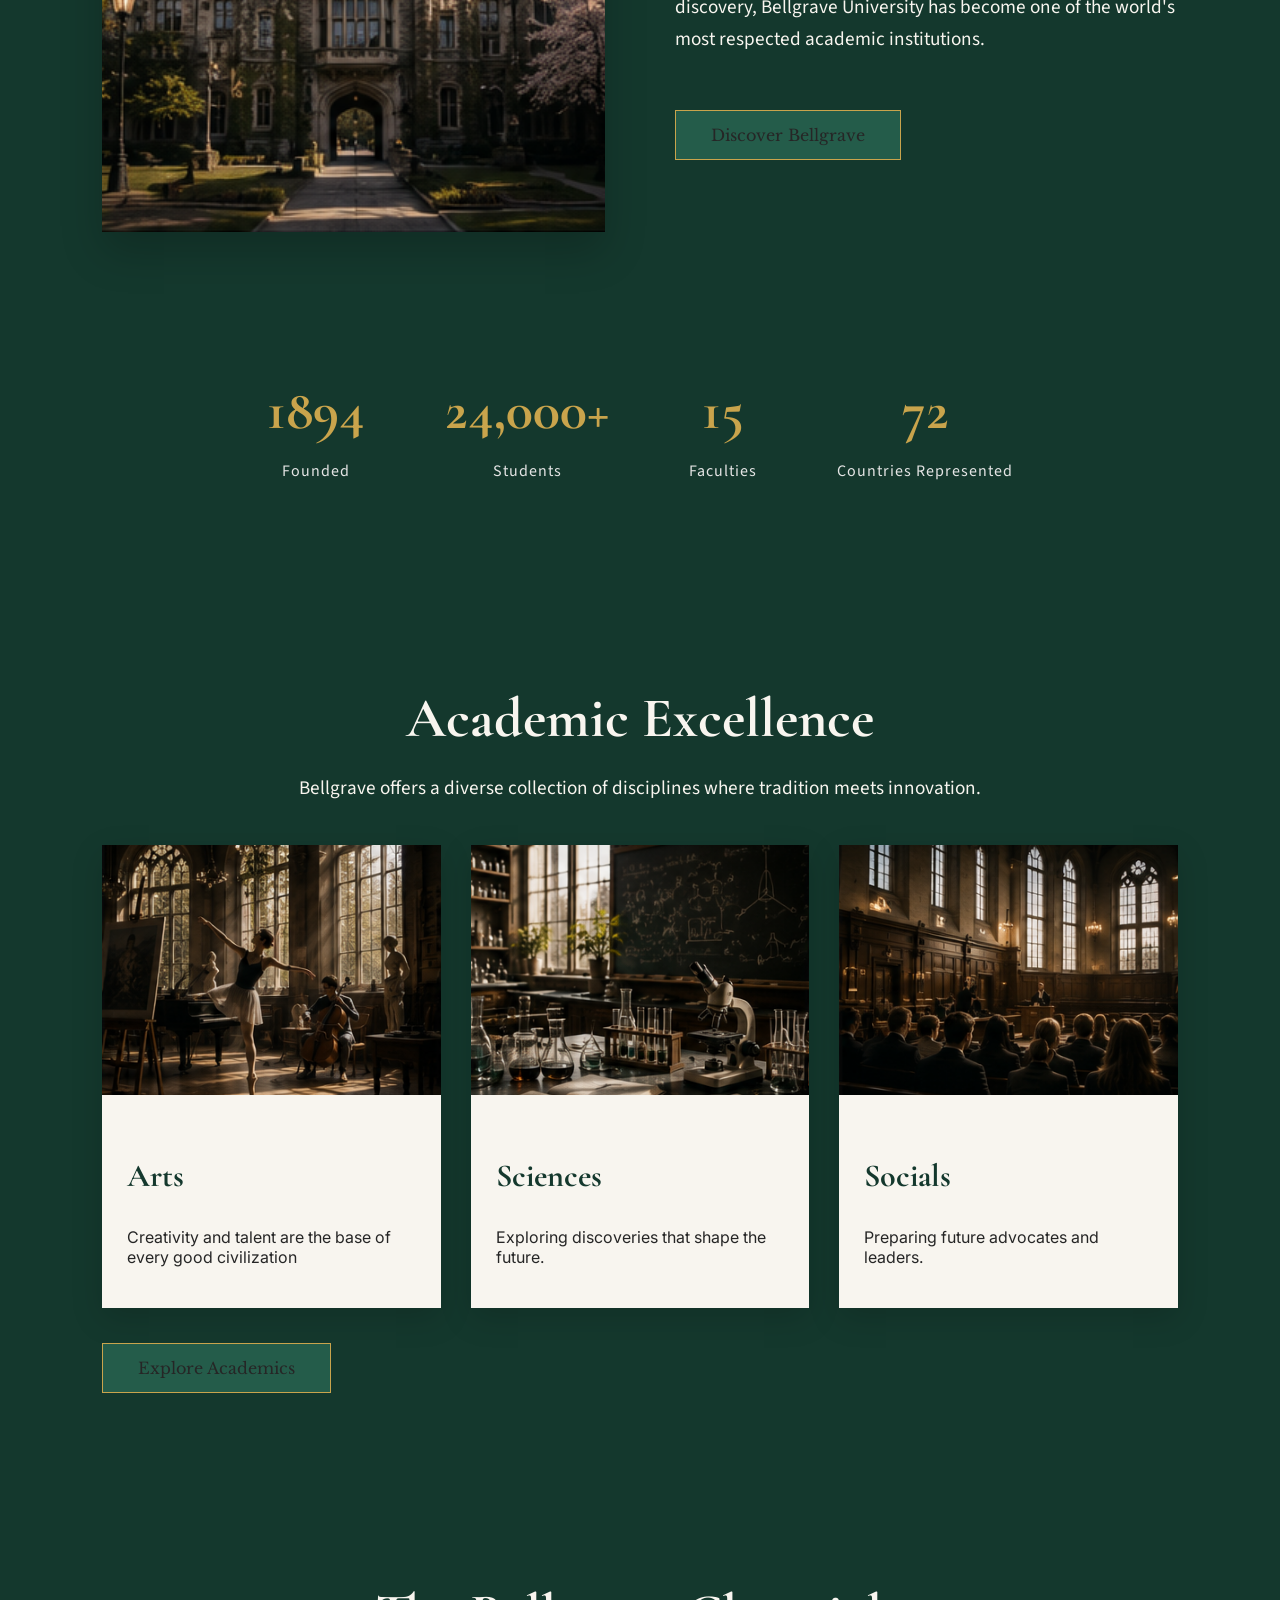
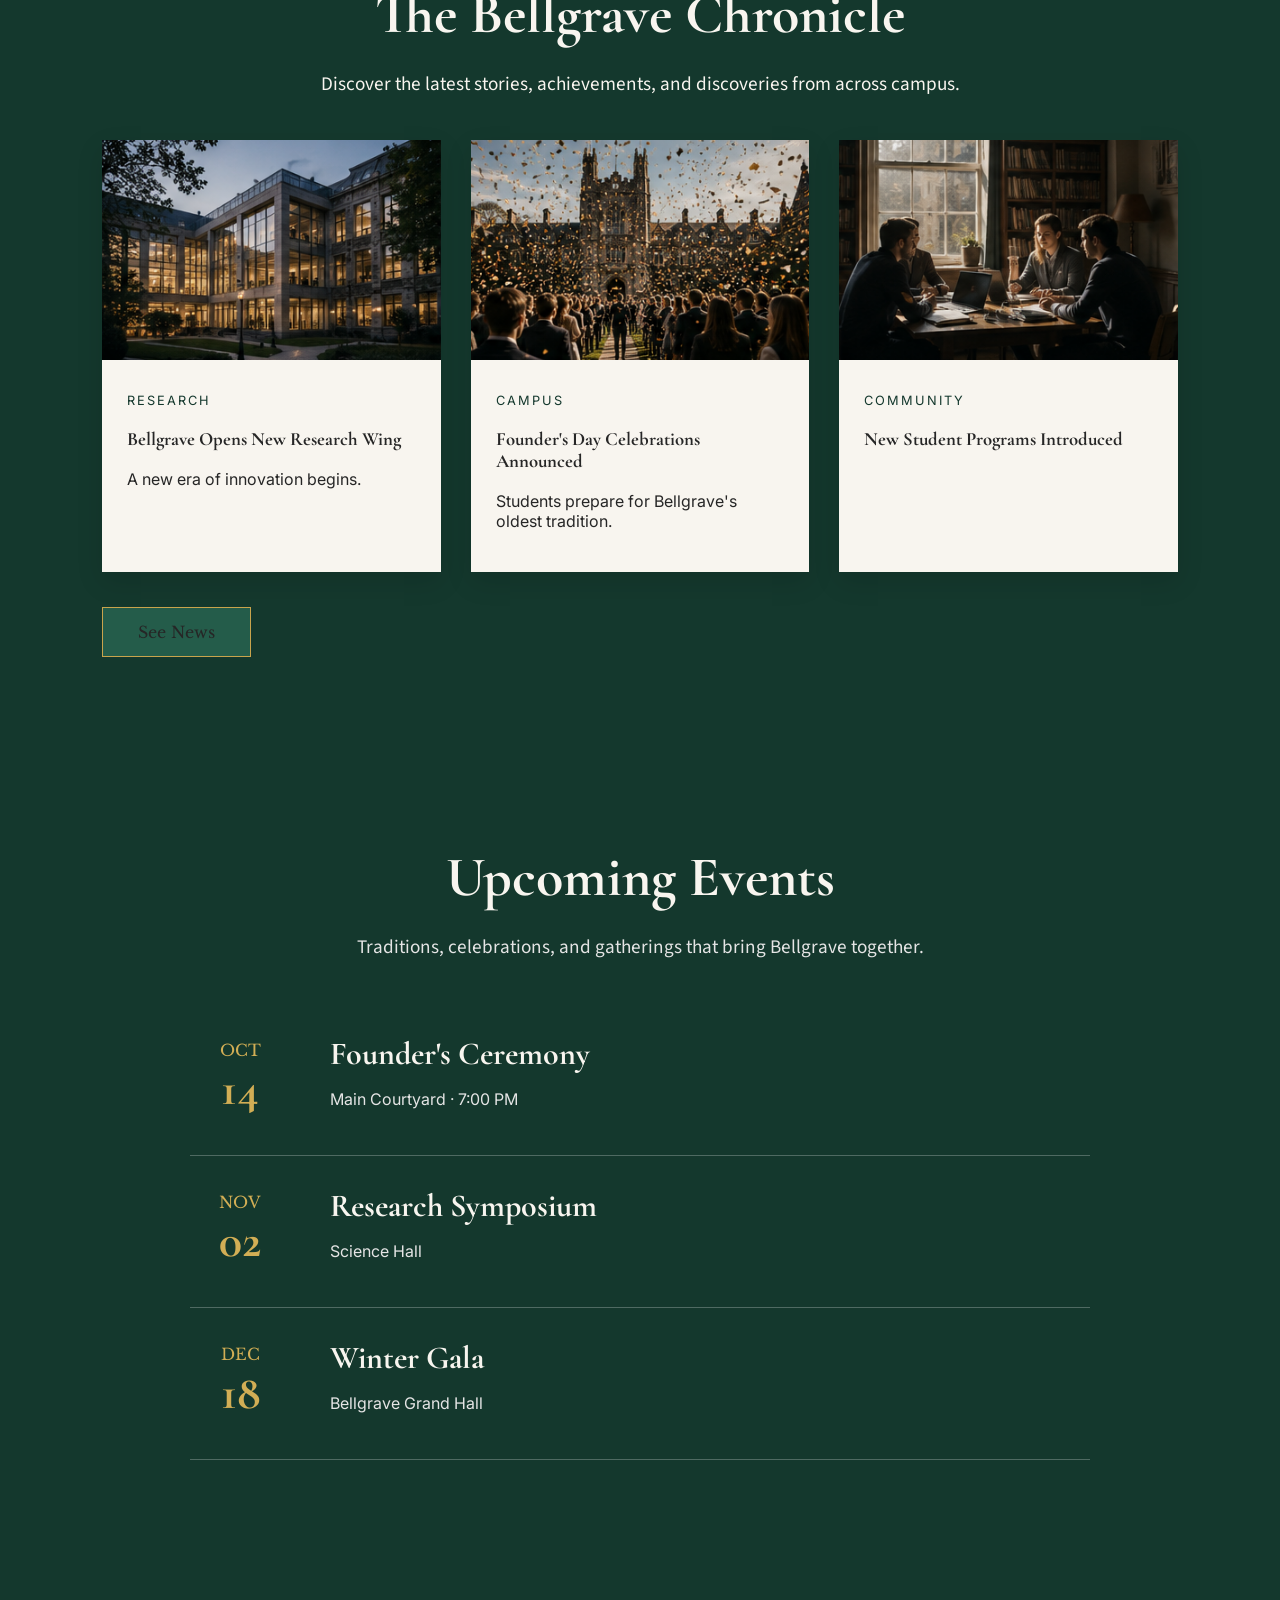
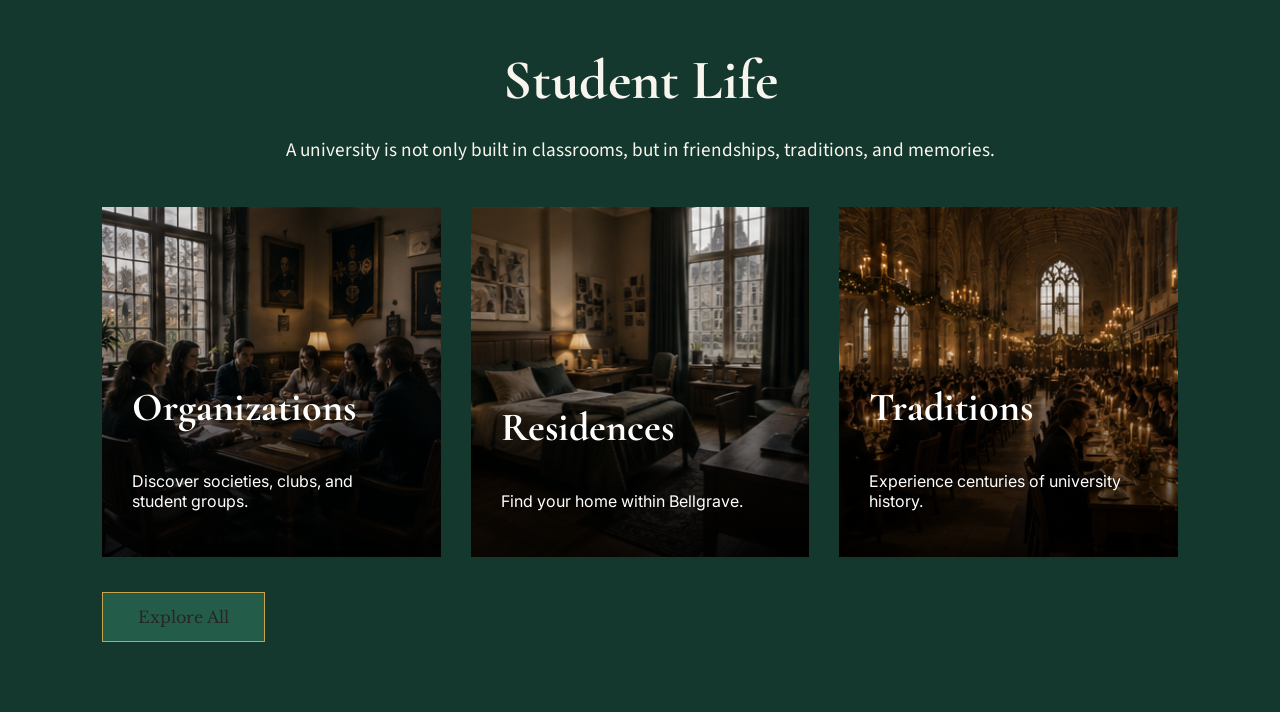
==== commit 786406dd: "Add alumni directory page and update homepage" ====
--- a/index.html
+++ b/index.html
@@ -42,7 +42,7 @@
       </div>
       <ul>
         <li><a href="#">Student Portal</a></li>
-        <li><a href="#">Alumni</a></li>
+        <li><a href="alumni.html">Alumni</a></li>
         <li><a href="#">Contact</a></li>
       </ul>
     </section>
@@ -154,7 +154,7 @@
             <div>
                 <h3>Arts</h3>
                 <p>
-                    ...
+                    Creativity and talent are the base of every good civilization
                 </p>
             </div>
         </article>
--- a/style.css
+++ b/style.css
@@ -466,7 +466,7 @@
     width:50%;
 }
 .section-label {
-    color:#b08d2c;
+    color:var(--bellgrave-gold);
     letter-spacing:4px;
     font-size:.9rem;
     font-family:"Libre Baskerville", serif;
@@ -636,4 +636,72 @@
 textarea::placeholder {
     color:var(--bellgrave-charcoal);
     font-style:italic;
+}
+/* ==========================================
+                ALUMNI PAGE HERO
+========================================== */
+
+.alumni-page-hero{
+    text-align:center;
+    padding:5rem 2rem 3rem;
+    background:var(--bellgrave-ivory);
+}
+.alumni-page-hero h1{
+    font-family:var(--heading-font);
+    font-size:3.5rem;
+    color:var(--bellgrave-green);
+    margin-bottom:1rem;
+}
+.alumni-page-hero p{
+    max-width:700px;
+    margin:auto;
+    color:#666;
+    font-size:1.05rem;
+}
+/* ==========================================
+            ALUMNI GALLERY
+========================================== */
+
+.alumni-gallery{
+    display: grid;
+    grid-template-columns: repeat(auto-fit, minmax(180px, 1fr));
+    gap: 2rem;
+    padding: 2rem;
+    background:var(--bellgrave-ivory);
+}
+.alumni-card{
+    text-align:center;
+}
+.alumni-image{
+    display:block;
+    overflow:hidden;
+    border:4px solid var(--bellgrave-gold);
+    transition:.35s ease;
+}
+.alumni-image img{
+    display:block;
+    width:100%;
+    aspect-ratio:3/4;
+    object-fit:cover;
+    transition:.4s ease;
+}
+.alumni-image:hover img{
+    transform:scale(1.04);
+}
+.alumni-image:hover{
+    box-shadow:
+        0 20px 45px rgba(0,0,0,.18);
+}
+.alumni-card h2{
+    margin-top:1.2rem;
+    margin-bottom:.3rem;
+    font-family:var(--heading-font);
+    font-size:1.5rem;
+    color:var(--bellgrave-green);
+}
+.alumni-card p{
+    font-size:.8rem;
+    text-transform:uppercase;
+    letter-spacing:.1rem;
+    color:var(--bellgrave-gold);
 }
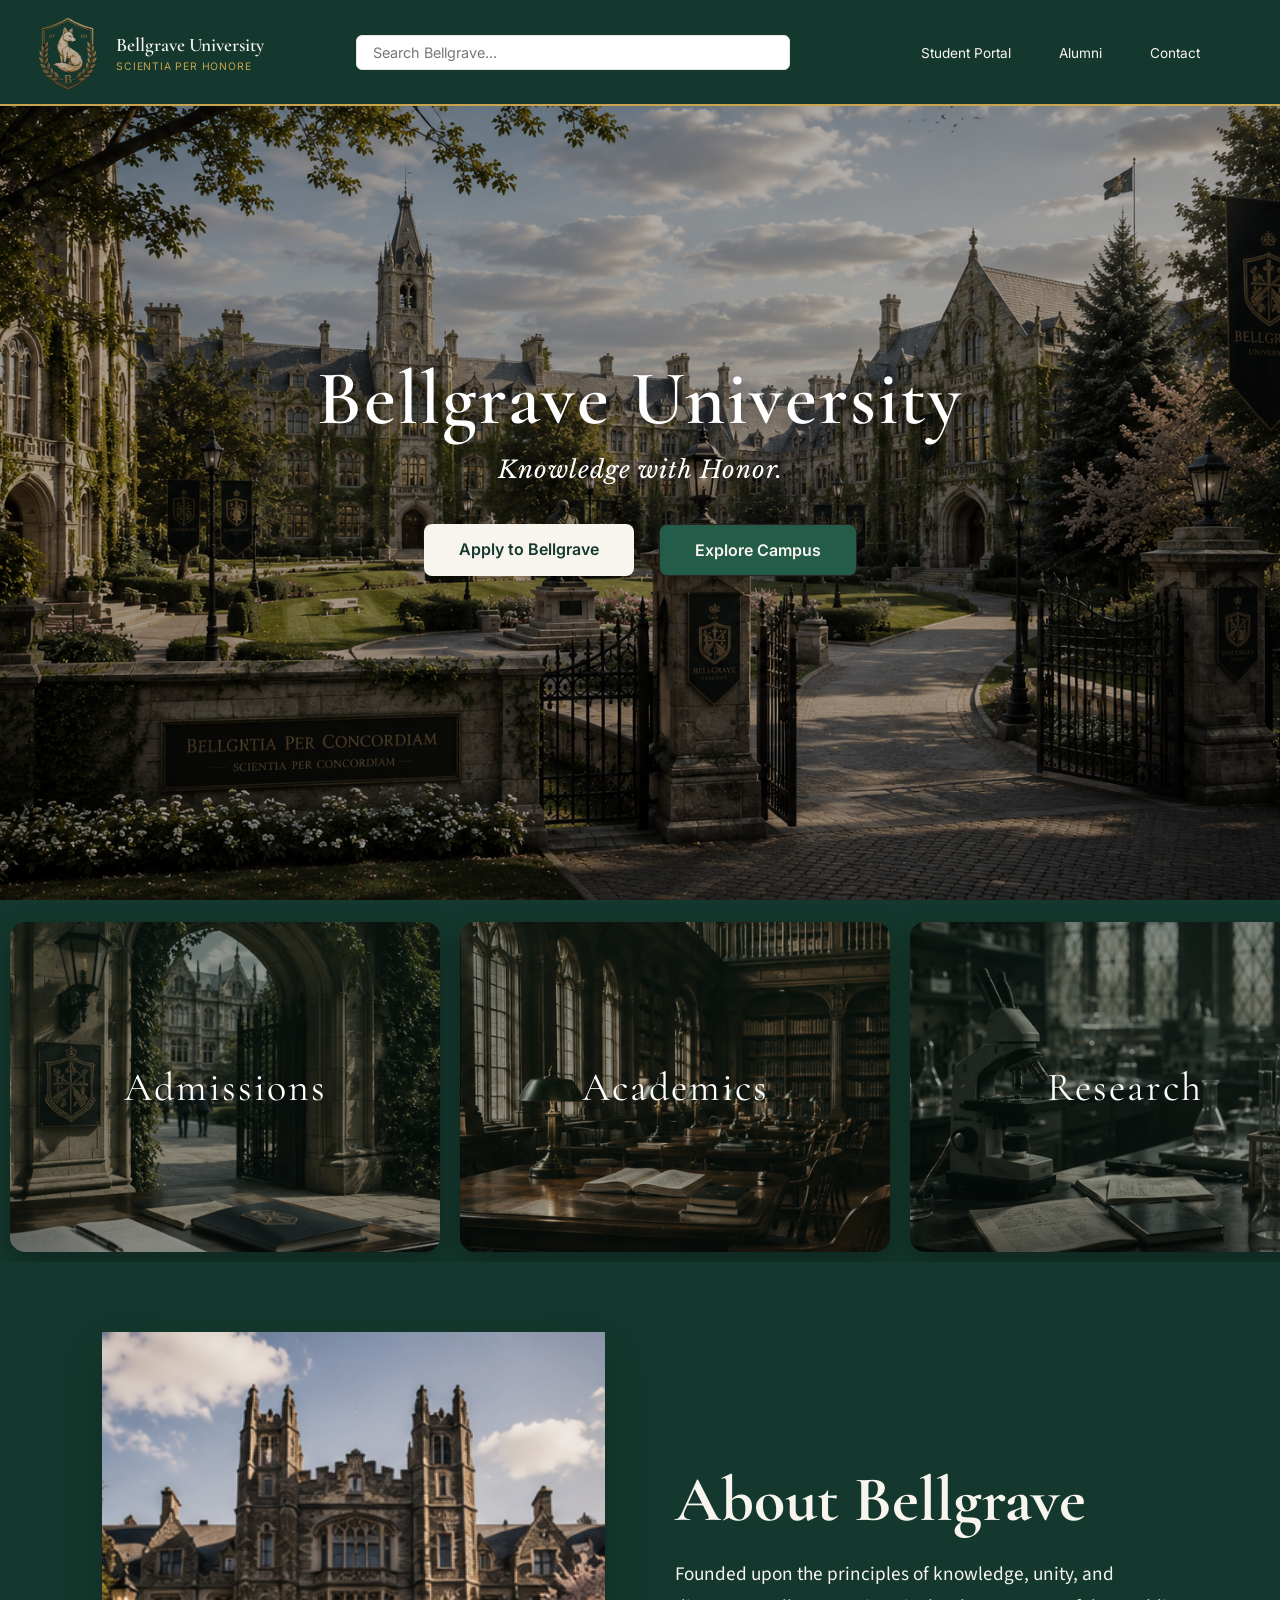
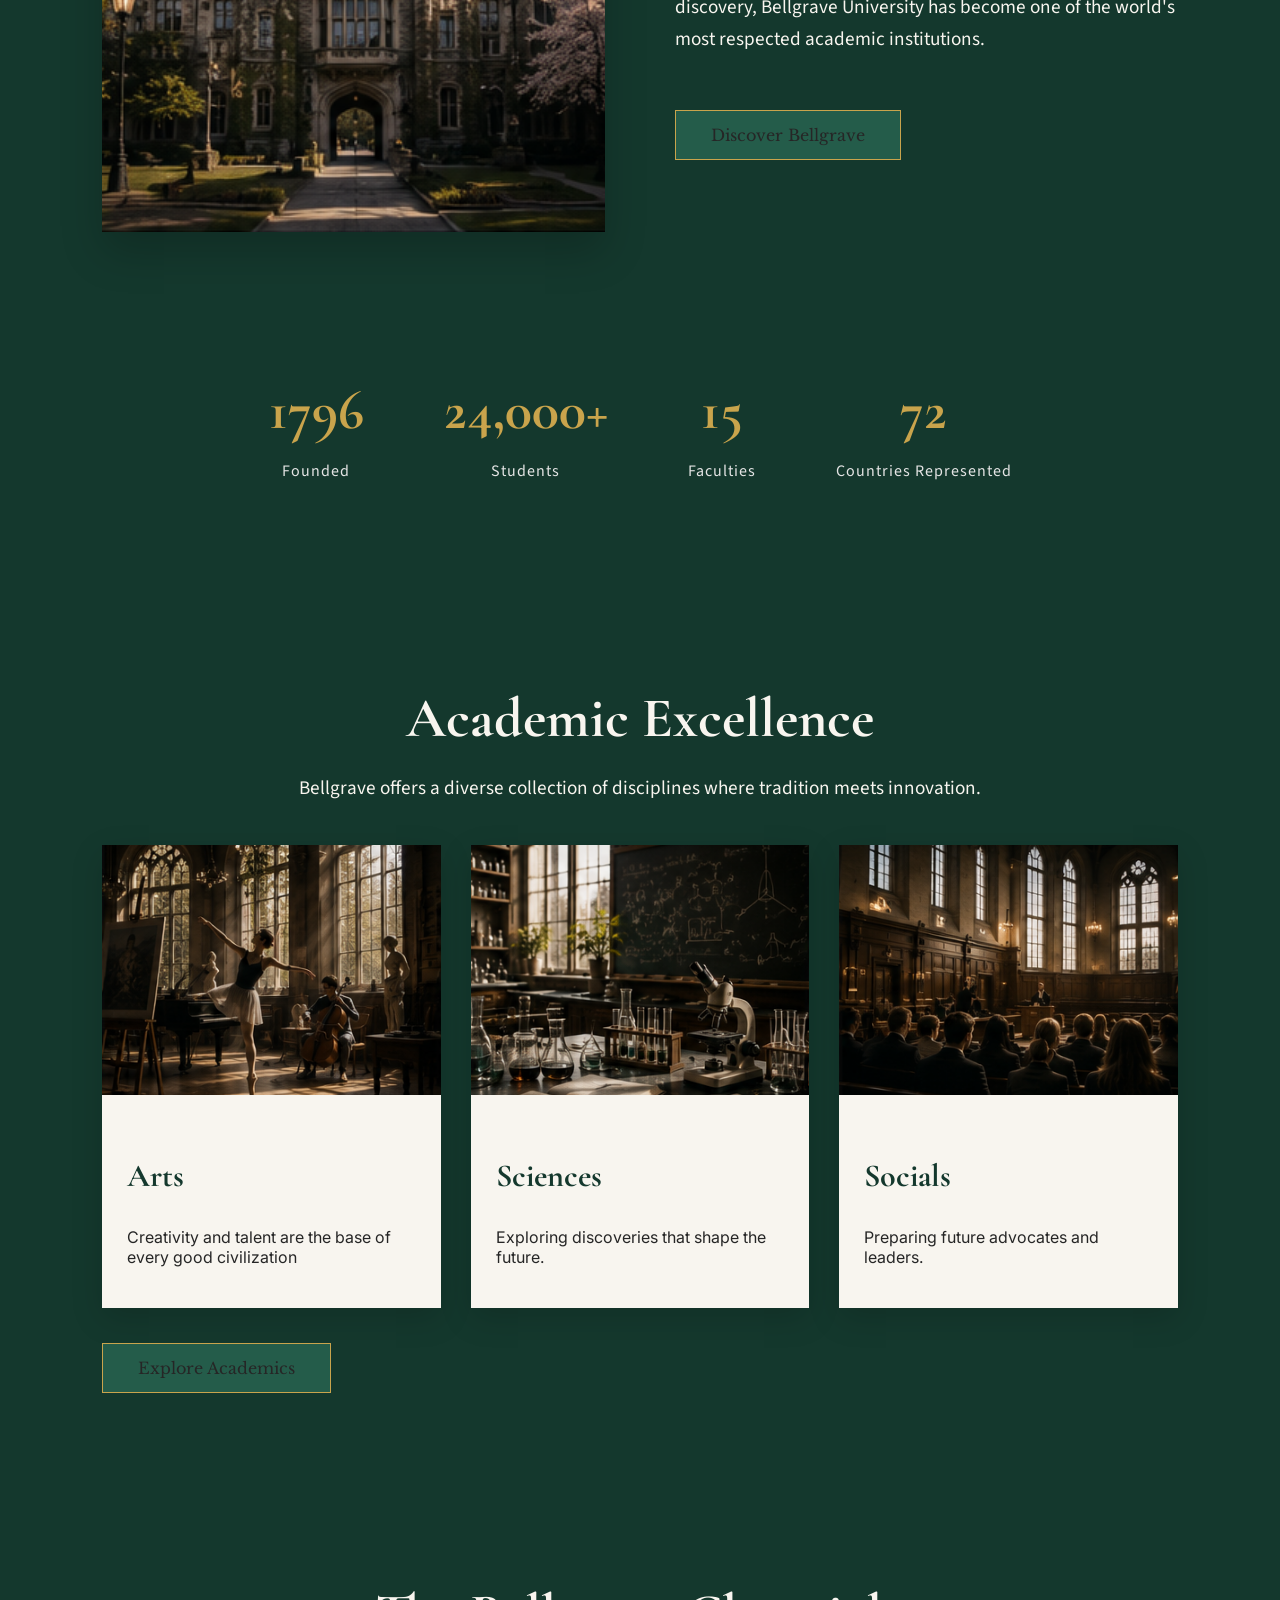
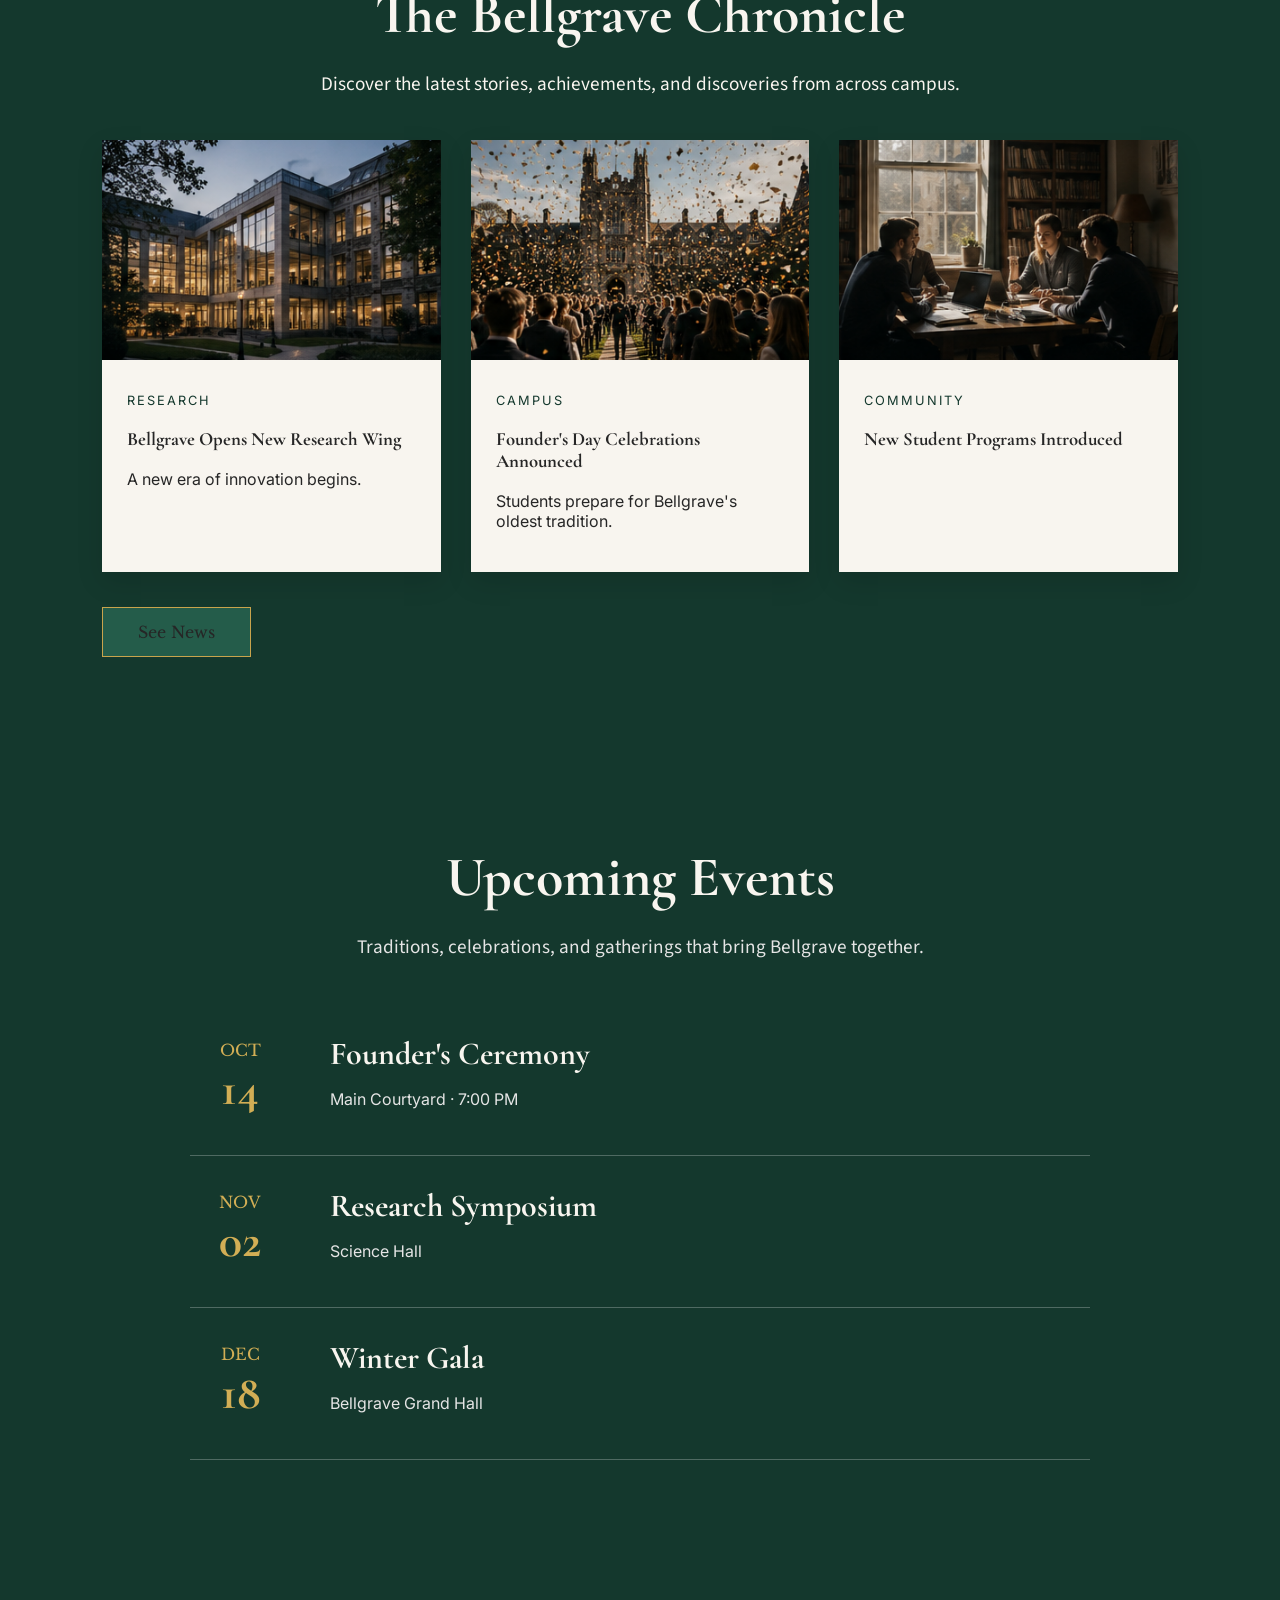
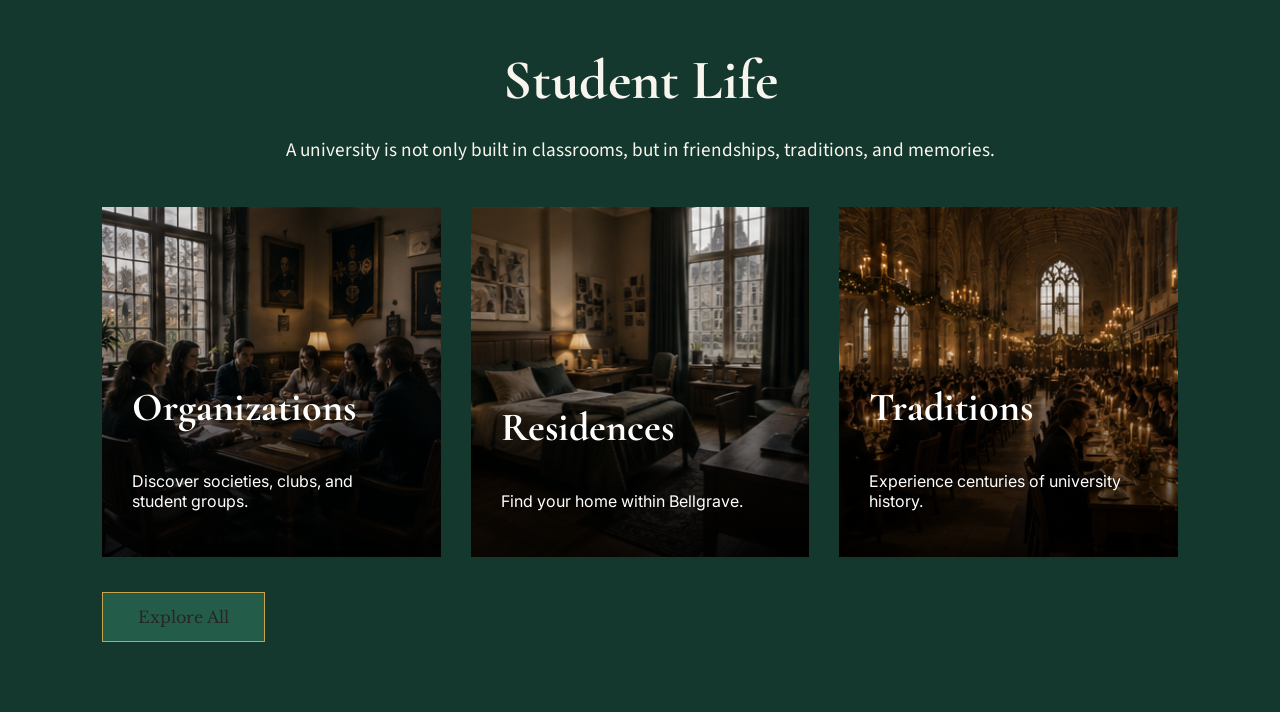
==== commit 1f686397: "About Bellgrave page added" ====
--- a/index.html
+++ b/index.html
@@ -124,7 +124,7 @@
 </section>
 <section class="homepage-section statistics">
   <div class="stat">
-    <h3>1894</h3>
+    <h3>1796</h3>
     <p>Founded</p>
   </div>
   <div class="stat">
--- a/style.css
+++ b/style.css
@@ -704,4 +704,204 @@
     text-transform:uppercase;
     letter-spacing:.1rem;
     color:var(--bellgrave-gold);
+}
+
+/* =====================================
+   ABOUT PAGE
+===================================== */
+/* HERO */
+.about-hero {
+height: 85vh;
+background:
+linear-gradient(
+rgba(15,30,20,0.65),
+rgba(15,30,20,0.65)
+),
+url("images/Bellgrave-background.png");
+background-size: cover;
+background-position:center;
+display:flex;
+align-items:center;
+justify-content:center;
+text-align:center;
+}
+.about-overlay {
+    max-width:900px;
+    padding:30px;
+}
+.about-overlay h1 {
+    font-family:"Cormorant Garamond", serif;
+    font-size:4.5rem;
+    font-weight:500;
+    color:white;
+    margin-bottom:20px;
+}
+.about-overlay p {
+    font-family:"Libre Baskerville", serif;
+    color:var(--bellgrave-gold);
+    font-size:1.25rem;
+    line-height:1.8;
+}
+/* GENERAL TEXT SECTIONS */
+.about-container {
+    max-width:1000px;
+    margin:auto;
+    padding:90px 30px;
+    text-align:center;
+}
+.about-container h2 {
+    color: var(--bellgrave-ivory);
+    margin-bottom:35px;
+    font-family:"Cormorant Garamond", serif;
+    font-size:3.2rem;
+    font-weight:500;
+}
+.history-section h2,
+.identity-section h2,
+.philosophy-section h2,
+.integration-section h2,
+.campus-life-section h2 {
+    font-family:"Cormorant Garamond", serif;
+    font-size:3.2rem;
+    font-weight:500;
+    color:var(--bellgrave-green);
+    margin-bottom:35px;
+}
+.about-container p {
+    font-family:"Libre Baskerville", serif;
+    color:var(--bellgrave-ivory);
+    line-height:2;
+    font-size:1rem;
+    margin-bottom:25px;
+}
+.philosophy-section p,
+.integration-section p {
+    font-family:"Libre Baskerville", serif;
+    color:var(--bellgrave-charcoal);
+    line-height:2;
+    font-size:1rem;
+    margin-bottom:25px;
+}
+.about-container em {
+    color:var(--bellgrave-gold);
+    font-style:italic;
+}
+/* PHILOSOPHY + INTEGRATION */
+.philosophy-section,
+.integration-section {
+    background:var(--bellgrave-ivory);
+    border-top:1px solid rgba(185,151,75,0.35);
+    border-bottom:1px solid rgba(185,151,75,0.35);
+}
+/* HISTORY TIMELINE */
+.history-section {
+    background:white;
+    padding:100px 10%;
+    text-align:center;
+}
+.timeline {
+    max-width:850px;
+    margin:60px auto;
+    position:relative;
+}
+/* golden line */
+.timeline::before {
+    content:"";
+    position:absolute;
+    left:50px;
+    top:0;
+    bottom:0;
+    width:2px;
+    background:var(--bellgrave-gold);
+}
+.timeline-item {
+    display:flex;
+    gap:40px;
+    margin-bottom:60px;
+    text-align:left;
+    position:relative;
+}
+.timeline-item span {
+    font-family:"Cormorant Garamond", serif;
+    font-size:2.4rem;
+    color:var(--bellgrave-gold);
+    min-width:120px;
+    background:white;
+    z-index:1;
+}
+.timeline-item h3 {
+    font-family:"Libre Baskerville", serif;
+    color:var(--bellgrave-green);
+    margin-bottom:12px;
+}
+.timeline-item p {
+    font-family:"Libre Baskerville", serif;
+    line-height:1.8;
+    color:#444;
+}
+/* UNIVERSITY IDENTITY */
+.identity-section {
+    background:var(--bellgrave-ivory);
+    padding:100px 10%;
+    text-align:center;
+}
+.identity-grid {
+    display:grid;
+    grid-template-columns:repeat(4,1fr);
+    gap:35px;
+    max-width:1200px;
+    margin:60px auto 0;
+}
+.identity-card {
+    background:white;
+    border:1px solid rgba(185,151,75,0.6);
+    padding:40px 25px;
+    transition:0.3s ease;
+    box-shadow:
+    0 10px 30px rgba(0,0,0,0.08);
+}
+.identity-card:hover {
+    transform:translateY(-8px);
+    box-shadow:
+    0 20px 40px rgba(0,0,0,0.15);
+}
+.identity-card h3 {
+    font-family:"Cormorant Garamond", serif;
+    font-size:2rem;
+    color:var(--bellgrave-green);
+    margin-bottom:15px;
+}
+.identity-card p {
+    font-family:"Libre Baskerville", serif;
+    color:#444;
+    line-height:1.7;
+}
+/* CAMPUS LIFE SECTION */
+.campus-life-section {
+    padding:100px 10%;
+    background:white;
+    text-align:center;
+}
+/* MOBILE */
+@media(max-width:900px){
+.identity-grid{
+grid-template-columns:repeat(2,1fr);
+}
+.timeline-item{
+gap:20px;
+}
+}
+@media(max-width:600px){
+.identity-grid{
+grid-template-columns:1fr;
+}
+.about-overlay h1{
+font-size:3rem;
+}
+.timeline::before{
+left:20px;
+}
+.timeline-item{
+flex-direction:column;
+padding-left:40px;
 }
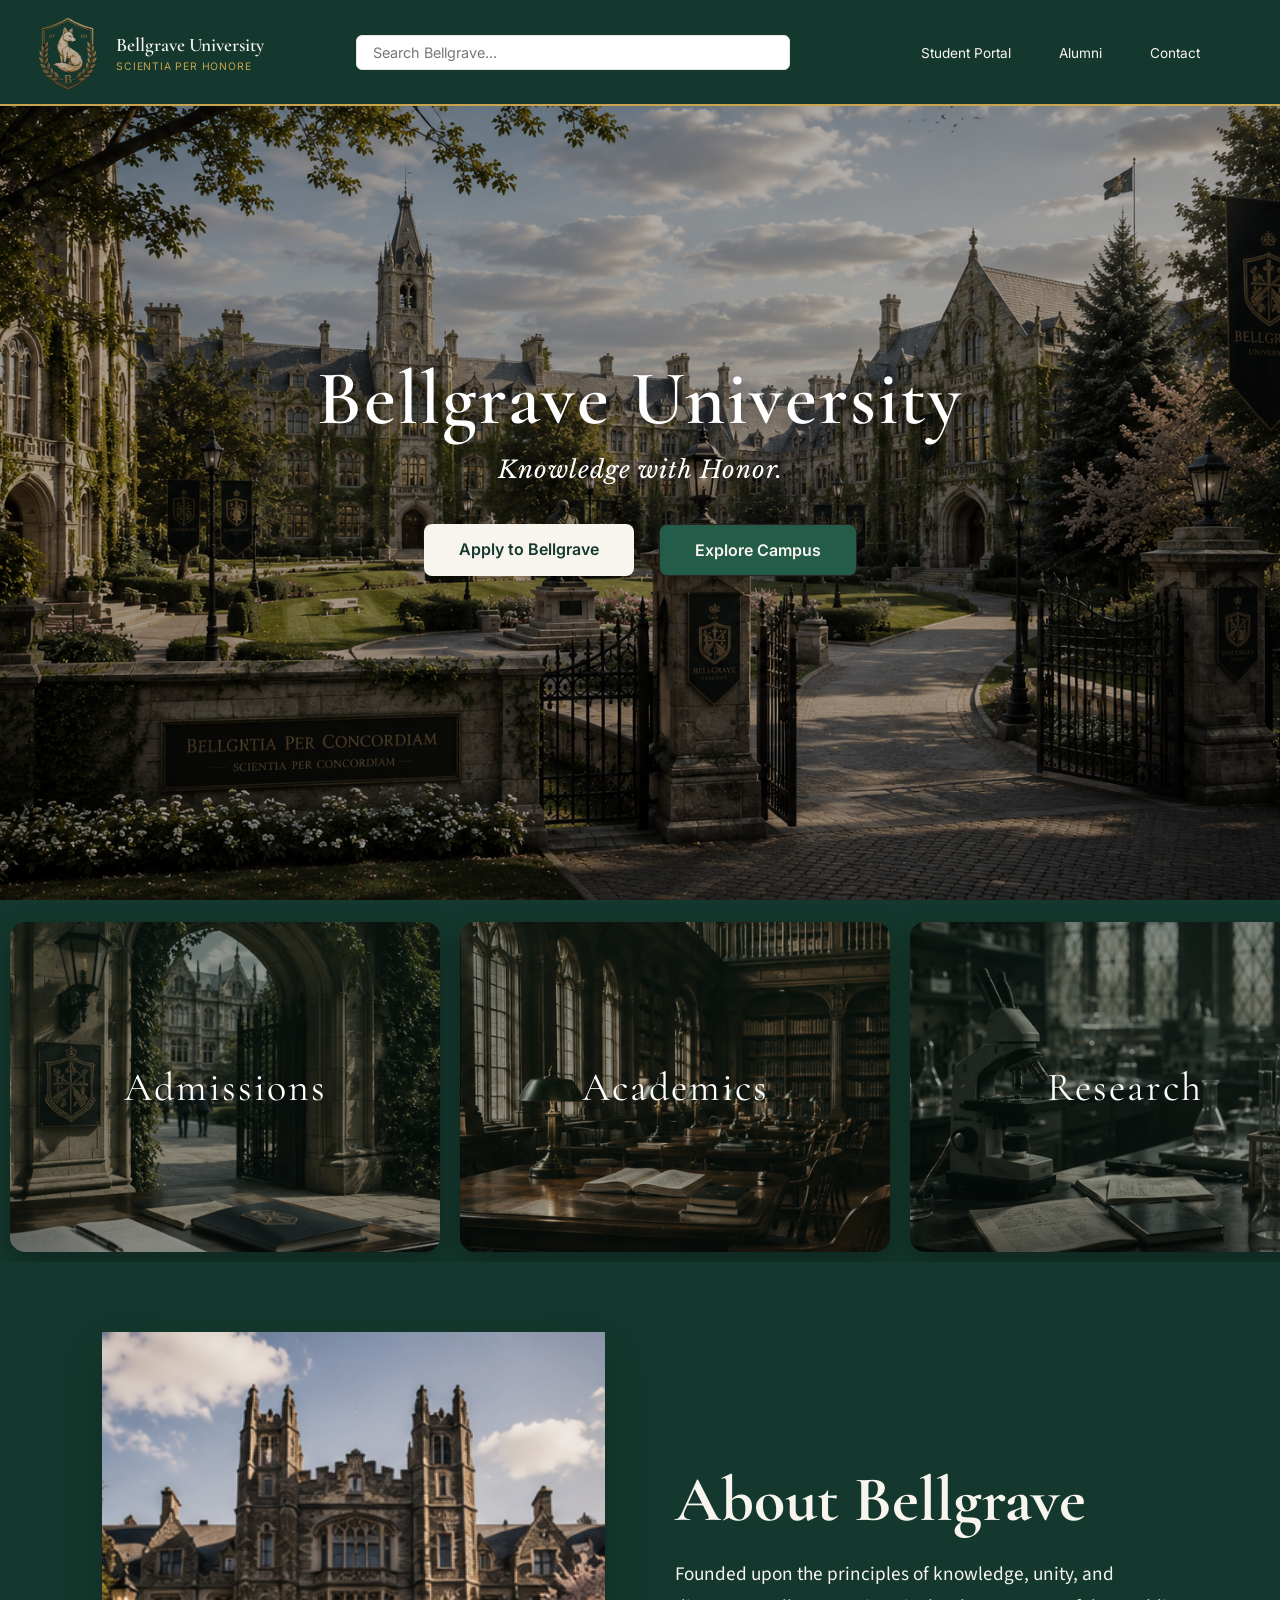
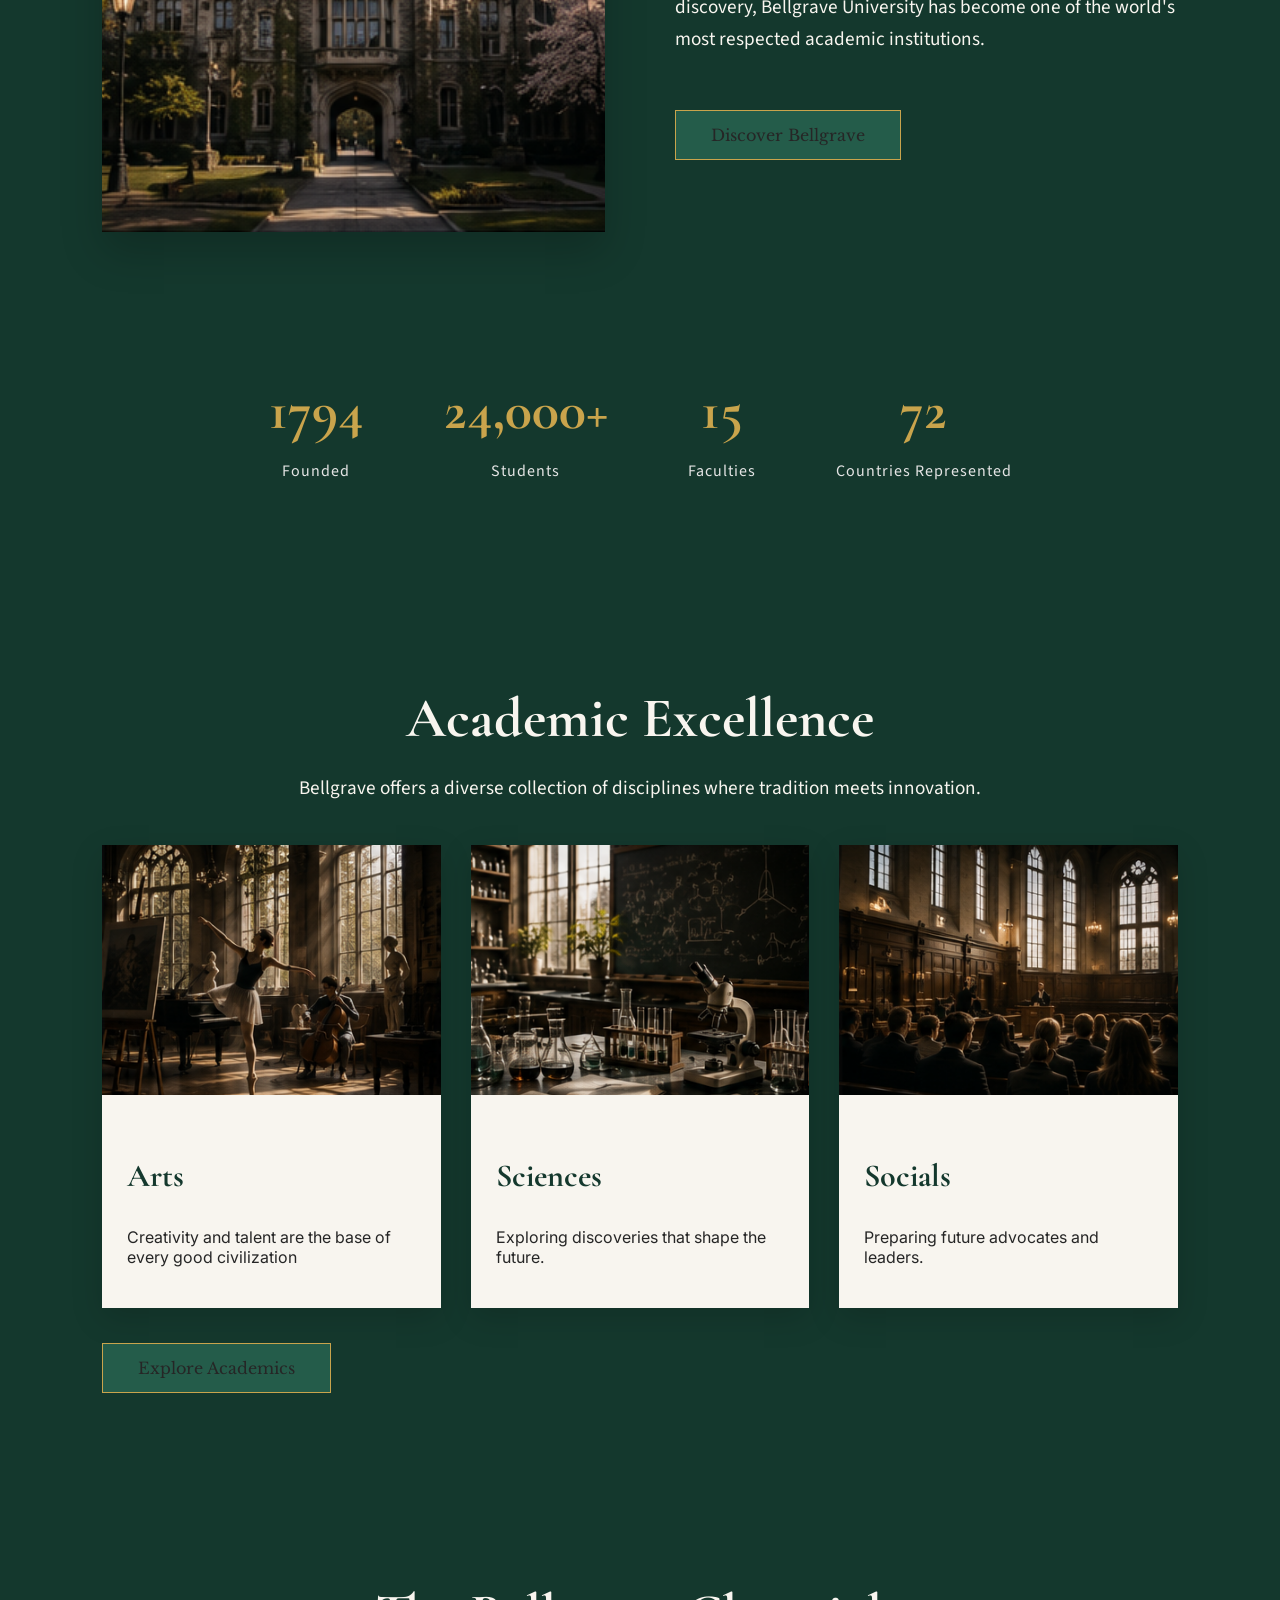
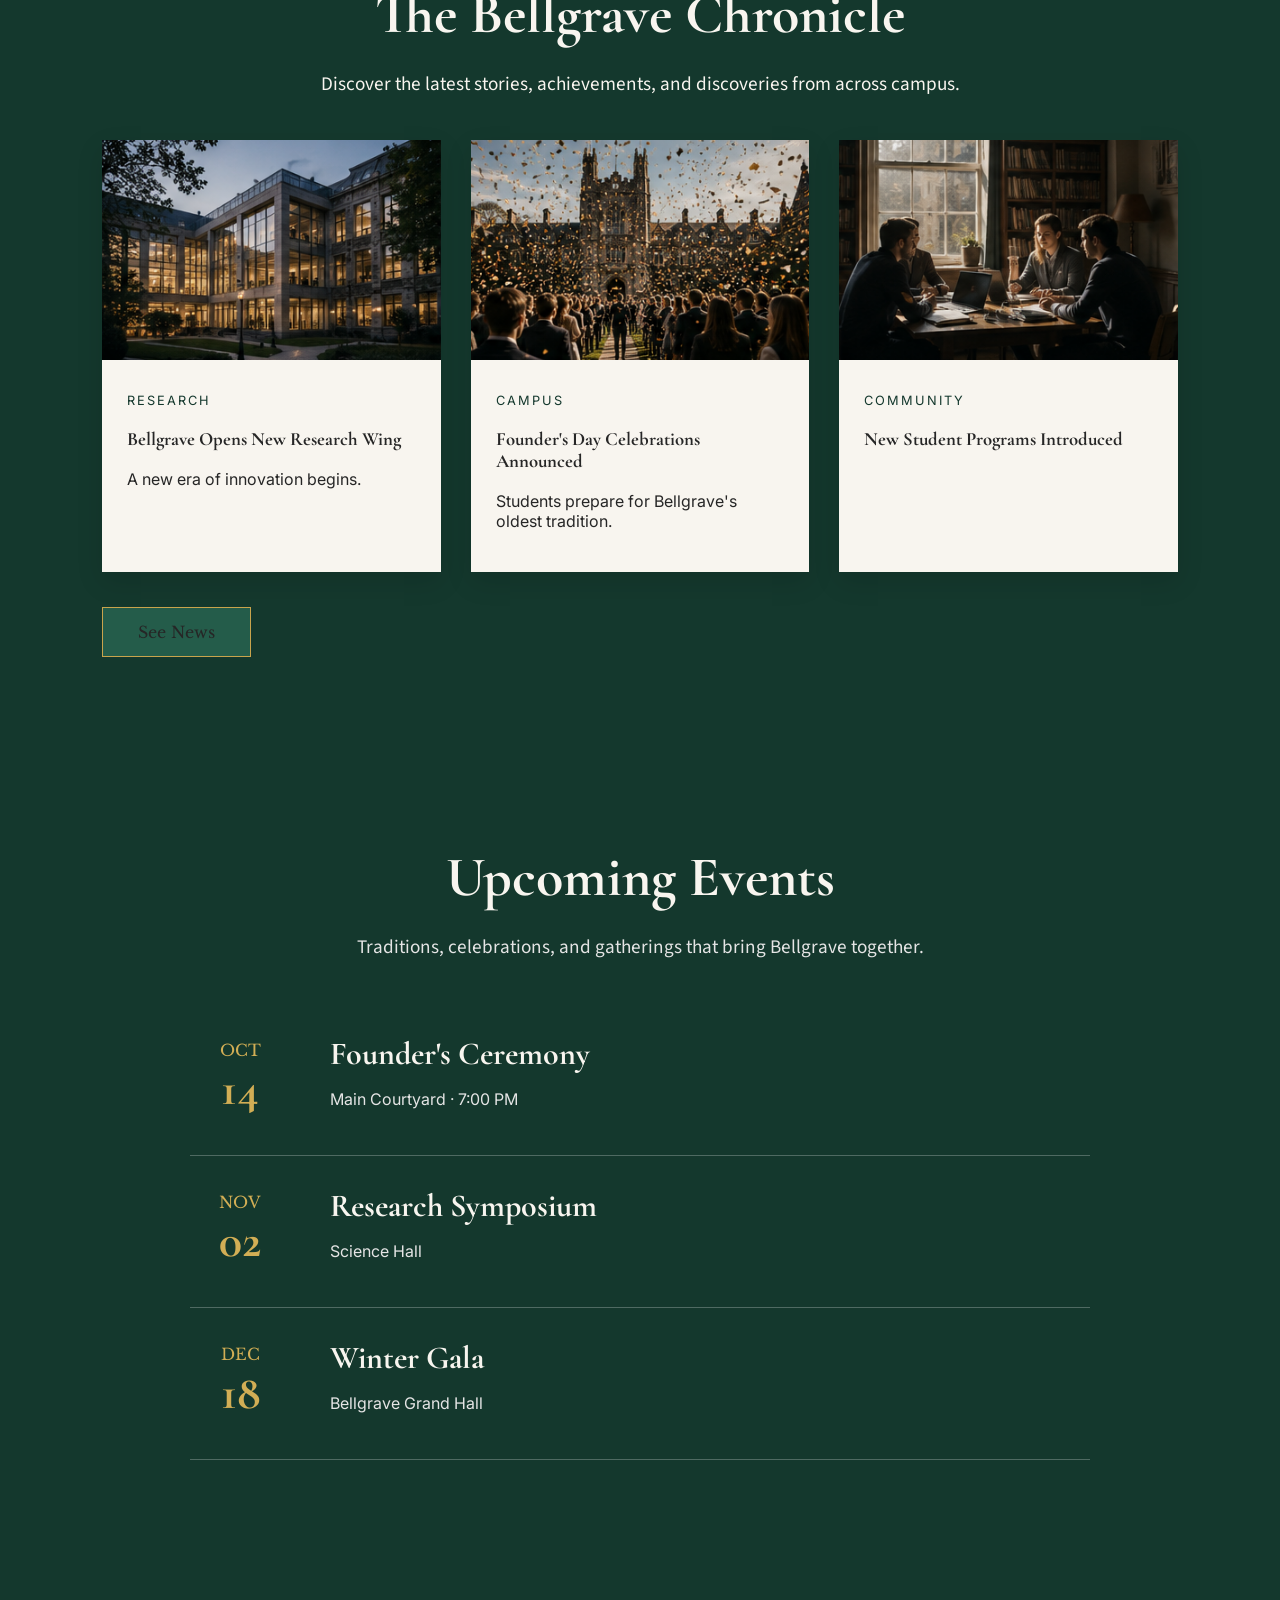
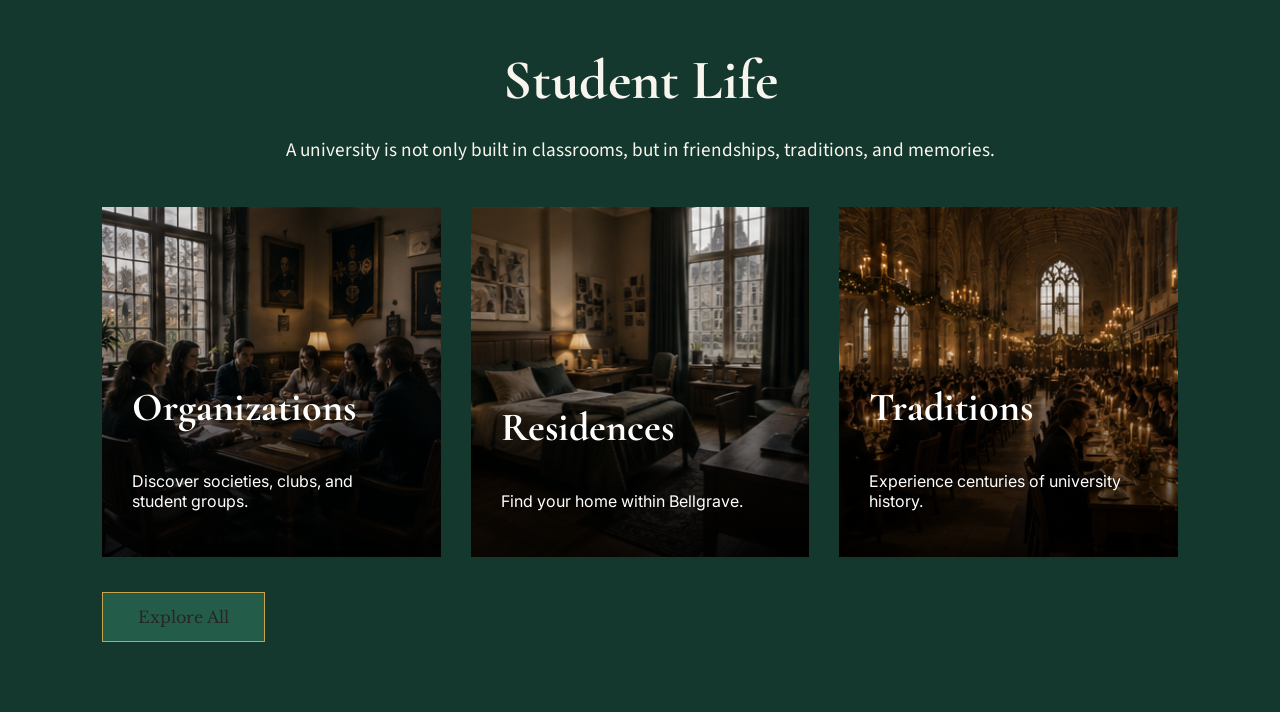
==== commit 40d0027d: "Add academics page filters and faculty catalogue" ====
--- a/index.html
+++ b/index.html
@@ -124,7 +124,7 @@
 </section>
 <section class="homepage-section statistics">
   <div class="stat">
-    <h3>1796</h3>
+    <h3>1794</h3>
     <p>Founded</p>
   </div>
   <div class="stat">
--- a/style.css
+++ b/style.css
@@ -904,4 +904,138 @@
 .timeline-item{
 flex-direction:column;
 padding-left:40px;
+}
+}
+
+/* ===============================
+ACADEMICS PAGE
+================================ */
+.academics-hero {
+height:85vh;
+background:
+linear-gradient(
+rgba(10,25,15,.75),
+rgba(10,25,15,.75)
+),
+url("images/Bellgrave-background.png");
+background-size:cover;
+background-position:center;
+display:flex;
+justify-content:center;
+align-items:center;
+text-align:center;
+}
+.academics-overlay h1 {
+font-family:"Cormorant Garamond", serif;
+font-size:4.5rem;
+color:white;
+}
+.academics-overlay p {
+font-family:"Libre Baskerville", serif;
+color:var(--bellgrave-gold);
+font-size:1.3rem;
+}
+.academic-container {
+max-width:1000px;
+margin:auto;
+padding:90px 30px;
+text-align:center;
+}
+.academic-container h2,
+.stereotype-section h2,
+.faculty-section h2 {
+ font-family:"Cormorant Garamond",serif;
+font-size:3rem;
+color:var(--bellgrave-ivory);
+}
+.academic-container p {
+font-family:"Libre Baskerville",serif;
+line-height:2;
+color:var(--bellgrave-ivory);
+}
+.faculty-section {
+background:var(--bellgrave-green-light);
+padding:90px 8%;
+}
+.faculty-section h2 {
+text-align:center;
+margin-bottom:60px;
+}
+.faculty-grid {
+display:grid;
+grid-template-columns:repeat(3,1fr);
+gap:35px;
+}
+.faculty-card {
+background:white;
+border:2px solid var(--bellgrave-gold);
+padding:35px;
+box-shadow:
+0 10px 25px rgba(0,0,0,.08);
+transition:.3s;
+}
+.faculty-card:hover {
+transform:translateY(-8px);
+}
+.faculty-card h3 {
+font-family:"Cormorant Garamond",serif;
+font-size:2rem;
+color:var(--bellgrave-green);
+}
+.faculty-building {
+font-style:italic;
+color:var(--bellgrave-gold);
+}
+.faculty-card p {
+font-family:"Libre Baskerville",serif;
+line-height:1.8;
+color:#444;
+}
+.faculty-info {
+border-top:1px solid var(--bellgrave-charcoal);
+margin-top:20px;
+padding-top:15px;
+font-family:"Inter",sans-serif;
+color:var(--bellgrave-green);
+}
+.stereotype {
+margin-top:20px;
+font-style:italic;
+color:#666!important;
+}
+.stereotype-section {
+background:var(--bellgrave-green-light);
+}
+.quote-box {
+background:var(--bellgrave-green-light);
+border-left:4px solid var(--bellgrave-gold);
+padding:35px;
+margin-top:40px;
+font-family:"Libre Baskerville",serif;
+}
+/* ===============================
+FACULTY FILTER BUTTONS
+================================ */
+.faculty-filters {
+display:flex;
+justify-content:center;
+align-items:center;
+flex-wrap:wrap;
+gap:15px;
+margin-bottom:60px;
+}
+.filter-button {
+background:transparent;
+border:1px solid var(--bellgrave-gold);
+padding:12px 25px;
+font-family:"Libre Baskerville", serif;
+font-size:.9rem;
+color:var(--bellgrave-ivory);
+cursor:pointer;
+transition:.3s ease;
+}
+.filter-button:hover,
+.filter-button.active {
+background:var(--bellgrave-gold);
+color:var(--bellgrave-green);
 }
